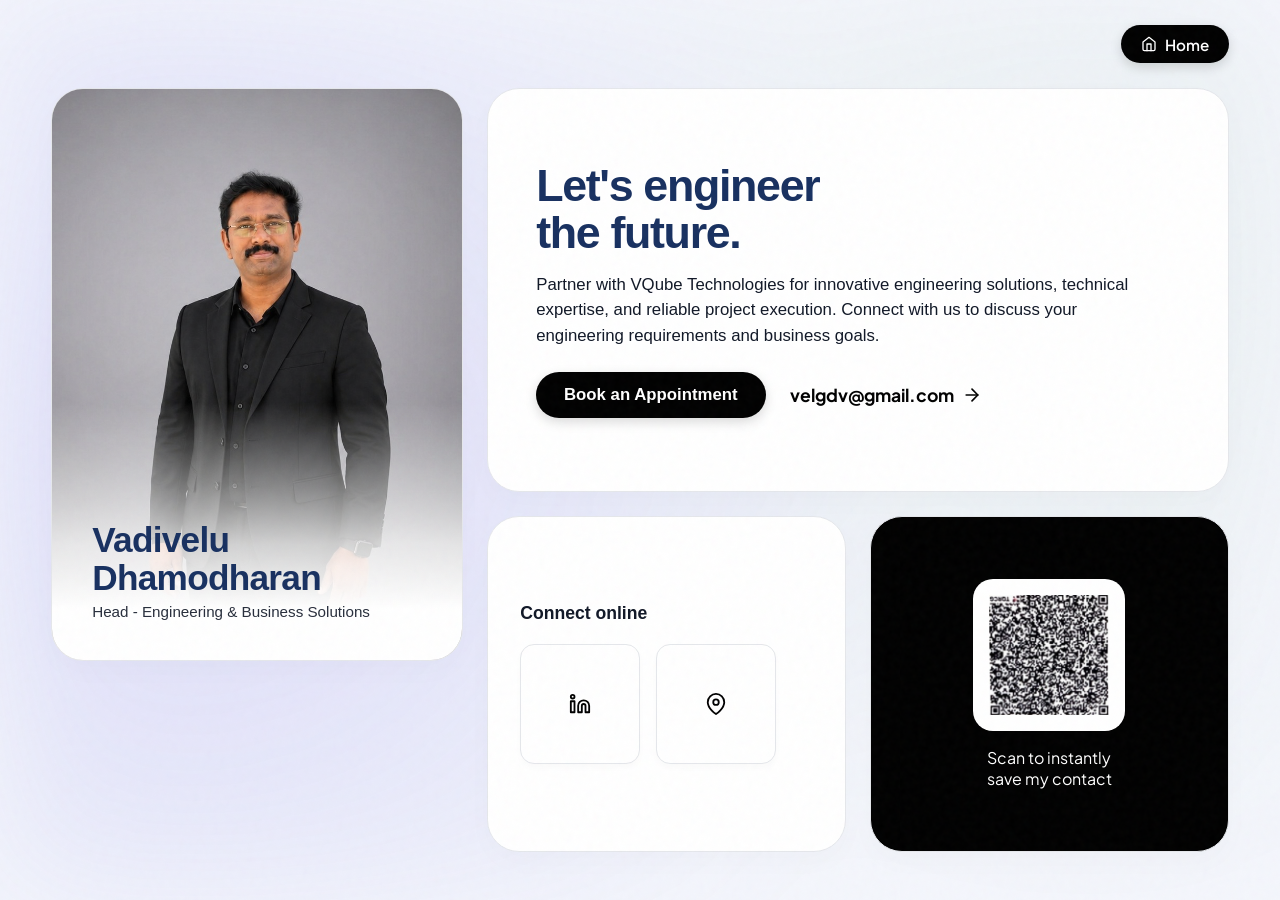
==== Contact.html @ 6c5a076b "Auto-update blog content" ====
<!DOCTYPE html>
<html lang="en">

<head>
    <meta charset="UTF-8">
    <meta name="viewport" content="width=device-width, initial-scale=1.0">
    <title>Contact | VQube Technologies</title>
    <link rel="icon" type="image/png" sizes="32x32" href="Logo for icon.png">
    <link rel="preconnect" href="https://fonts.googleapis.com">
    <link rel="preconnect" href="https://fonts.gstatic.com" crossorigin>
    <link href="https://fonts.googleapis.com/css2?family=Plus+Jakarta+Sans:wght@400;500;600;700&display=swap"
        rel="stylesheet">

    <style>
        /* Shared Theme Variables */
        :root {
            --primary: #000000;
            --primary-light: #2a3c31;
            --primary-invert: #ffffff;
            --text-dark: #183060;
            --text-muted: #111827;
            --bg-body: #f4f6fc;
            --bg-pill: #f3f5f4;
            --bg-card: #ffffff;
            --btn-shadow: rgba(0, 0, 0, 0.15);
            --border-light: #e5e7eb;
            --transition-smooth: 0.4s cubic-bezier(0.16, 1, 0.3, 1);
            --mesh-color-1: rgba(79, 70, 229, 0.15);
            --mesh-color-2: rgba(46, 125, 50, 0.05);
            --success-color: #10b981;
        }

        * {
            margin: 0;
            padding: 0;
            box-sizing: border-box;
            -webkit-font-smoothing: antialiased;
            -moz-osx-font-smoothing: grayscale;
        }

        html {
            font-size: 16px;
        }

        body {
            font-family: 'Plus Jakarta Sans', sans-serif;
            background-color: var(--bg-body);
            color: var(--text-dark);
            height: 100vh;
            /* Force NO scrolling on Desktop */
            overflow: hidden;
            display: flex;
            flex-direction: column;
            transition: background-color 0.5s ease, color 0.5s ease;
        }

        /* Cinematic Noise Overlay */
        body::before {
            content: "";
            position: fixed;
            top: 0;
            left: 0;
            width: 100vw;
            height: 100vh;
            pointer-events: none;
            z-index: 99998;
            opacity: 0.03;
            background-image: url("data:image/svg+xml,%3Csvg viewBox='0 0 200 200' xmlns='http://www.w3.org/2000/svg'%3E%3Cfilter id='noiseFilter'%3E%3CfeTurbulence type='fractalNoise' baseFrequency='0.65' numOctaves='3' stitchTiles='stitch'/%3E%3C/filter%3E%3Crect width='100%25' height='100%25' filter='url(%23noiseFilter)'/%3E%3C/svg%3E");
        }

        /* Mesh Background */
        .hero-bg-mesh {
            position: fixed;
            top: 0;
            left: 0;
            width: 100%;
            height: 100%;
            z-index: -1;
            background:
                radial-gradient(circle at 15% 50%, var(--mesh-color-1) 0%, transparent 60%),
                radial-gradient(circle at 85% 30%, var(--mesh-color-2) 0%, transparent 50%);
            filter: blur(60px);
            animation: mesh-breathe 12s ease-in-out infinite alternate;
            pointer-events: none;
        }

        @keyframes mesh-breathe {
            0% {
                transform: scale(1);
                opacity: 0.8;
            }

            100% {
                transform: scale(1.1);
                opacity: 1;
            }
        }

        /* Header Styles */
        header {
            position: fixed;
            top: 0;
            left: 0;
            right: 0;
            display: flex;
            justify-content: space-between;
            align-items: center;
            padding: 1.5rem 4%;
            z-index: 999;
            background-color: transparent;
            height: 5.5rem;
            /* Fixed height for calculations */
        }

        .logo-container {
            display: flex;
            align-items: center;
            gap: 0.75rem;
            color: var(--primary);
            text-decoration: none;
            font-size: 1.75rem;
            font-weight: 700;
            letter-spacing: -0.02em;
        }

        .logo-icon {
            width: 110px;
            height: 50px;
            color: var(--primary);
            border-radius: 8px;
            background: var(--bg-body);
        }

        /* CTA Button */
        .cta-button {
            display: inline-flex;
            align-items: center;
            gap: 0.5rem;
            background-color: var(--primary);
            color: var(--primary-invert);
            padding: 0.6rem 1.25rem;
            border-radius: 999px;
            text-decoration: none;
            font-size: 0.95rem;
            font-weight: 600;
            box-shadow: 0 4px 12px var(--btn-shadow);
            transition: transform 0.3s ease, box-shadow 0.3s ease;
            position: relative;
            z-index: 10;
            overflow: hidden;
            cursor: pointer;
            border: none;
            will-change: transform;
        }

        .cta-button:hover {
            box-shadow: 0 8px 20px var(--btn-shadow);
        }

        /* BENTO BOX LAYOUT */
        .contact-container {
            margin-top: 5.5rem;
            /* Push below header */
            height: calc(100vh - 7rem);
            /* Exact height to prevent scrolling */
            padding: 0 4% 1.5rem;
            display: grid;
            grid-template-columns: 1fr 1.8fr;
            gap: 1.5rem;
            max-width: 1600px;
            width: 100%;
            margin-left: auto;
            margin-right: auto;
        }

        .bento-card {
            background-color: var(--bg-card);
            border-radius: 32px;
            border: 1px solid var(--border-light);
            overflow: hidden;
            position: relative;
            box-shadow: 0 10px 30px rgba(0, 0, 0, 0.02);
            transition: transform 0.4s cubic-bezier(0.16, 1, 0.3, 1), box-shadow 0.4s ease;
        }

        .bento-card:hover {
            transform: translateY(-4px);
            box-shadow: 0 20px 40px rgba(0, 0, 0, 0.06);
            border-color: rgba(0, 0, 0, 0.1);
        }

        /* Profile Card (Left) */
        .profile-card {
            display: flex;
            flex-direction: column;
            justify-content: flex-end;
            padding: 2.5rem;
            height: 75%;
            /* Fill the grid exactly */
        }

        .profile-card img {
            position: absolute;
            top: 0;
            left: 0;
            width: 100%;
            height: 100%;
            object-fit: cover;
            object-position: top center;
            z-index: 0;
        }

        .profile-overlay {
            position: absolute;
            bottom: 0;
            left: 0;
            right: 0;
            height: 45%;
            background: linear-gradient(to top, var(--bg-card) 20%, rgba(255, 255, 255, 0.8) 45%, transparent 100%);
            z-index: 1;
        }

        .profile-info {
            position: relative;
            z-index: 2;
            text-align: left;
        }

        .profile-info h1 {
            font-size: 2.2rem;
            font-weight: 700;
            color: var(--text-dark);
            line-height: 1.1;
            margin-bottom: 0.3rem;
            letter-spacing: -0.02em;
            font-family: "Calibri", sans-serif;
        }

        .profile-info p {
            font-size: 0.95rem;
            color: var(--text-muted);
            font-weight: 500;
            opacity: 0.9;
            font-family: "Calibri", sans-serif;
        }

        /* Dynamic Panel Container - Uses Grid stacking to preserve strict layout dimensions */
        .dynamic-panel {
            display: grid;
            grid-template-columns: 1fr;
            grid-template-rows: 1fr;
            height: 100%;
        }

        /* Both views occupy the same grid cell so parent size NEVER changes */
        .right-grid,
        .form-wrapper {
            grid-column: 1;
            grid-row: 1;
            height: 100%;
            width: 100%;
        }

        /* Right Grid (Default Content) */
        .right-grid {
            display: grid;
            grid-template-rows: minmax(0, 1.2fr) minmax(0, 1fr);
            grid-template-columns: 1fr 1fr;
            gap: 1.5rem;
            transition: opacity 0.4s ease, transform 0.4s ease;
            opacity: 1;
            transform: translateY(0);
            pointer-events: all;
            z-index: 2;
        }

        .right-grid.fade-out {
            opacity: 0;
            transform: translateY(-20px);
            pointer-events: none;
            z-index: 1;
        }

        /* Form Container */
        .form-wrapper {
            opacity: 0;
            transform: translateY(20px);
            transition: opacity 0.4s ease, transform 0.4s ease;
            pointer-events: none;
            z-index: 1;
        }

        .form-wrapper.fade-in {
            opacity: 1;
            transform: translateY(0);
            pointer-events: all;
            z-index: 3;
        }

        .form-card {
            width: 100%;
            height: 100%;
            padding: 3rem;
            display: flex;
            flex-direction: column;
            justify-content: center;
        }

        .form-header {
            display: flex;
            justify-content: space-between;
            align-items: center;
            margin-bottom: 1.5rem;
        }

        .form-header h2 {
            font-size: 2.2rem;
            letter-spacing: -0.03em;
            color: var(--text-dark);
            font-family: "Calibri", sans-serif;
        }

        .back-btn {
            background: transparent;
            border: none;
            color: var(--text-muted);
            font-weight: 600;
            font-size: 1rem;
            cursor: pointer;
            display: flex;
            align-items: center;
            gap: 0.5rem;
            transition: color 0.3s ease;
        }

        .back-btn:hover {
            color: var(--primary);
        }

        /* Form Styling */
        .contact-form {
            display: flex;
            flex-direction: column;
            gap: 1rem;
        }

        .form-group {
            display: flex;
            flex-direction: column;
            gap: 0.5rem;
        }

        .form-control {
            width: 100%;
            padding: 0.9rem 1.25rem;
            border-radius: 16px;
            border: 1.5px solid var(--border-light);
            background: var(--bg-body);
            font-family: inherit;
            font-size: 1rem;
            color: var(--text-dark);
            transition: var(--transition-smooth);
        }

        .form-control:focus {
            outline: none;
            border-color: var(--primary);
            box-shadow: 0 0 0 4px rgba(0, 0, 0, 0.05);
            background: var(--bg-card);
        }

        textarea.form-control {
            resize: none;
            height: 90px;
        }

        .submit-btn {
            margin-top: 0.5rem;
            padding: 1rem;
            font-size: 1.1rem;
            display: flex;
            justify-content: center;
            width: 100%;
        }

        /* Success Overlay */
        .success-overlay {
            position: absolute;
            top: 0;
            left: 0;
            width: 100%;
            height: 100%;
            background: rgba(255, 255, 255, 0.95);
            backdrop-filter: blur(5px);
            display: flex;
            flex-direction: column;
            align-items: center;
            justify-content: center;
            text-align: center;
            opacity: 0;
            pointer-events: none;
            transition: opacity 0.4s ease;
            z-index: 10;
        }

        .success-overlay.active {
            opacity: 1;
            pointer-events: all;
        }

        .success-icon {
            width: 60px;
            height: 60px;
            color: var(--success-color);
            margin-bottom: 1rem;
            animation: scaleIn 0.5s cubic-bezier(0.16, 1, 0.3, 1) forwards;
        }

        .success-overlay h3 {
            font-size: 2rem;
            color: var(--text-dark);
            margin-bottom: 0.5rem;
            font-family: "Calibri", sans-serif;
        }

        .success-overlay p {
            color: var(--text-muted);
            font-size: 1.1rem;
            font-family: "Calibri", sans-serif;
        }

        @keyframes scaleIn {
            0% {
                transform: scale(0);
                opacity: 0;
            }

            100% {
                transform: scale(1);
                opacity: 1;
            }
        }

        /* Main Greeting Card */
        .greeting-card {
            grid-column: span 2;
            padding: 3rem;
            display: flex;
            flex-direction: column;
            justify-content: center;
        }

        .greeting-card h2 {
            font-size: clamp(2.2rem, 3.5vw, 3.8rem);
            line-height: 1.05;
            letter-spacing: -0.03em;
            margin-bottom: 1rem;
            font-family: "Calibri", sans-serif;
        }

        .greeting-card p {
            font-size: 1.05rem;
            color: var(--text-muted);
            max-width: 95%;
            line-height: 1.5;
            margin-bottom: 1.5rem;
            font-family: "Calibri", sans-serif;
        }

        .action-buttons {
            display: flex;
            align-items: center;
            gap: 1.5rem;
            flex-wrap: wrap;
        }

        .book-btn {
            padding: 0.8rem 1.75rem;
            font-size: 1.05rem;
        }

        /* Direct Mail Link - UPDATED to force web Gmail */
        .email-link {
            display: inline-flex;
            align-items: center;
            gap: 0.5rem;
            font-size: 1.1rem;
            font-weight: 700;
            color: var(--primary);
            text-decoration: none;
            transition: transform 0.3s ease;
        }

        .email-link:hover {
            transform: translateX(5px);
        }

        /* Socials Card */
        .socials-card {
            padding: 2rem;
            display: flex;
            flex-direction: column;
            justify-content: center;
        }

        .socials-card h3 {
            font-size: 1.1rem;
            color: var(--text-muted);
            margin-bottom: 1.25rem;
            font-weight: 600;
            font-family: "Calibri", sans-serif;
        }

        /* Compact Social Grid */
        .social-grid {
            display: flex;
            gap: 1rem;
        }

        .social-btn {
            background: var(--bg-card);
            border: 1px solid var(--border-light);
            border-radius: 14px;
            width: 7.5rem;
            height: 7.5rem;
            display: flex;
            align-items: center;
            justify-content: center;
            color: var(--primary);
            text-decoration: none;
            transition: var(--transition-smooth);
            box-shadow: 0 4px 6px rgba(0, 0, 0, 0.02);
        }

        .social-btn:hover {
            background: var(--primary);
            color: var(--primary-invert);
            transform: scale(1.05);
            border-color: var(--primary);
        }

        .social-btn svg {
            width: 22px;
            height: 22px;
        }

        /* QR Code Card */
        .qr-card {
            padding: 1.5rem;
            display: flex;
            flex-direction: column;
            align-items: center;
            justify-content: center;
            text-align: center;
            background: var(--primary);
            color: var(--primary-invert);
        }

        .qr-container {
            background: #ffffff;
            padding: 1rem;
            border-radius: 20px;
            margin-bottom: 1rem;
            box-shadow: 0 10px 20px rgba(0, 0, 0, 0.2);
            transition: transform 0.4s;
        }

        .qr-container:hover {
            transform: scale(1.05) rotate(2deg);
        }

        .qr-container img {
            width: 120px;
            height: 120px;
            display: block;
        }

        /* RESPONSIVE MEDIA QUERIES */
        @media (max-width: 1024px) {
            body {
                overflow-y: auto;
                height: auto;
            }

            .contact-container {
                grid-template-columns: 1fr;
                height: auto;
                min-height: 100vh;
            }

            .profile-card {
                min-height: 450px;
            }

            .dynamic-panel {
                height: auto;
                display: block;
                position: relative;
            }

            .right-grid {
                display: grid;
                grid-template-rows: auto auto;
            }

            .form-wrapper {
                position: absolute;
                top: 0;
                left: 0;
            }

            .form-wrapper.fade-in {
                position: relative;
            }

            .right-grid.fade-out {
                position: absolute;
            }
        }

        @media (max-width: 768px) {
            header {
                padding: 1rem 4%;
                height: auto;
            }

            .contact-container {
                padding-top: 1rem;
                gap: 1rem;
            }

            .right-grid {
                grid-template-columns: 1fr;
                grid-template-rows: auto;
            }

            .greeting-card {
                grid-column: span 1;
                padding: 2rem 1.5rem;
            }

            .form-card {
                padding: 2.5rem 1.5rem;
            }
        }
    </style>
</head>

<body>
    <div class="hero-bg-mesh"></div>

    <header id="mainHeader">
        <a href="index.html" class="logo-container">
        
        </a>

        <nav>
            <a href="index.html" class="cta-button magnetic-btn">
                <svg viewBox="0 0 24 24" fill="none" stroke="currentColor" stroke-width="2" stroke-linecap="round"
                    stroke-linejoin="round" style="width: 16px; height: 16px;">
                    <path d="M3 9l9-7 9 7v11a2 2 0 0 1-2 2H5a2 2 0 0 1-2-2z"></path>
                    <polyline points="9 22 9 12 15 12 15 22"></polyline>
                </svg>
                <span>Home</span>
            </a>
        </nav>
    </header>

    <main class="contact-container">
        <!-- Left Profile Card -->
        <div class="bento-card profile-card">
            <img src="Photo Frame.jpeg" alt="Vadivelu Dhamodharan">
            <div class="profile-overlay"></div>
            <div class="profile-info">
                <h1>Vadivelu Dhamodharan</h1>
                <p>Head - Engineering & Business Solutions</p>
            </div>
        </div>

        <!-- Right Dynamic Panel -->
        <div class="dynamic-panel">

            <!-- DEFAULT GRID VIEW -->
            <div class="right-grid" id="defaultView">
                <div class="bento-card greeting-card">
                    <h2>Let's engineer<br>the future.</h2>
                    <p>Partner with VQube Technologies for innovative engineering solutions, technical expertise, and
                        reliable project execution. Connect with us to discuss your engineering requirements and
                        business
                        goals.</p>

                    <div class="action-buttons">
                        <button i="bookBtn" class="cta-button magnetic-btn book-btn">
                            Book an Appointment
                        </button>
                        <!-- THIS LINE WAS UPDATED: Opens directly in Web Gmail in a new tab -->
                        <a href="https://mail.google.com/mail/?view=cm&fs=1&to=velgdv@gmail.com" target="_blank"
                            class="email-link">
                            velgdv@gmail.com
                            <svg width="20" height="20" viewBox="0 0 24 24" fill="none" stroke="currentColor"
                                stroke-width="2" stroke-linecap="round" stroke-linejoin="round">
                                <line x1="5" y1="12" x2="19" y2="12"></line>
                                <polyline points="12 5 19 12 12 19"></polyline>
                            </svg>
                        </a>
                    </div>
                </div>

                <div class="bento-card socials-card">
                    <h3>Connect online</h3>
                    <div class="social-grid">
                        <a href="https://www.linkedin.com/in/vadiveludhamodharan" class="social-btn magnetic-btn"
                            aria-label="LinkedIn">
                            <svg viewBox="0 0 24 24" fill="none" stroke="currentColor" stroke-width="2"
                                stroke-linecap="round" stroke-linejoin="round">
                                <path
                                    d="M16 8a6 6 0 0 1 6 6v7h-4v-7a2 2 0 0 0-2-2 2 2 0 0 0-2 2v7h-4v-7a6 6 0 0 1 6-6z">
                                </path>
                                <rect x="2" y="9" width="4" height="12"></rect>
                                <circle cx="4" cy="4" r="2"></circle>
                            </svg>
                        </a>
                        <a href="https://maps.app.goo.gl/tafZc8eqjrF6T3b89" class="social-btn magnetic-btn"
                            aria-label="Location">
                            <svg viewBox="0 0 24 24" fill="none" stroke="currentColor" stroke-width="2"
                                stroke-linecap="round" stroke-linejoin="round">
                                <path d="M21 10c0 7-9 13-9 13s-9-6-9-13a9 9 0 0 1 18 0z"></path>
                                <circle cx="12" cy="10" r="3"></circle>
                            </svg>
                        </a>
                        
                    </div>
                </div>

                <div class="bento-card qr-card">
                    <div class="qr-container">
                        <img src="QR.png" alt="QR Code">
                    </div>
                    <p>Scan to instantly<br>save my contact</p>
                </div>
            </div>

            <!-- FORM VIEW -->
            <div class="bento-card form-wrapper form-card" id="formView">

                <div class="success-overlay" id="successOverlay">
                    <svg class="success-icon" viewBox="0 0 24 24" fill="none" stroke="currentColor" stroke-width="2"
                        stroke-linecap="round" stroke-linejoin="round">
                        <path d="M22 11.08V12a10 10 0 1 1-5.93-9.14"></path>
                        <polyline points="22 4 12 14.01 9 11.01"></polyline>
                    </svg>
                    <h3>Message Sent!</h3>
                    <p>We have received your message and will get back to you shortly.</p>
                </div>

                <div class="form-header">
                    <h2>Send a message</h2>
                    <button class="back-btn" id="backBtn">
                        <svg width="20" height="20" viewBox="0 0 24 24" fill="none" stroke="currentColor"
                            stroke-width="2" stroke-linecap="round" stroke-linejoin="round">
                            <line x1="19" y1="12" x2="5" y2="12"></line>
                            <polyline points="12 19 5 12 12 5"></polyline>
                        </svg>
                        Back
                    </button>
                </div>

                <form id="contactForm" class="contact-form">
                    <div class="form-group">
                        <input type="text" name="name" class="form-control" placeholder="Your Name" required>
                    </div>
                    <div class="form-group">
                        <input type="email" name="email" class="form-control" placeholder="Your Email" required>
                    </div>
                    <div class="form-group">
                        <textarea name="message" class="form-control" placeholder="How can we help you?"
                            required></textarea>
                    </div>
                    <button type="submit" class="cta-button submit-btn magnetic-btn" id="submitBtn">
                        <span>Send Message</span>
                        <svg width="18" height="18" viewBox="0 0 24 24" fill="none" stroke="currentColor"
                            stroke-width="2" stroke-linecap="round" stroke-linejoin="round" style="margin-left: 8px;">
                            <line x1="22" y1="2" x2="11" y2="13"></line>
                            <polygon points="22 2 15 22 11 13 2 9 22 2"></polygon>
                        </svg>
                    </button>
                </form>
            </div>

        </div>
    </main>

    <script>
        document.addEventListener('DOMContentLoaded', () => {
            // Magnetic Button Effect
            const magneticBtns = document.querySelectorAll('.magnetic-btn');
            magneticBtns.forEach(btn => {
                btn.addEventListener('mousemove', (e) => {
                    const rect = btn.getBoundingClientRect();
                    const x = e.clientX - rect.left - rect.width / 2;
                    const y = e.clientY - rect.top - rect.height / 2;
                    btn.style.transform = `translate(${x * 0.15}px, ${y * 0.15}px) scale(1.05)`;
                    if (btn.children[0]) btn.children[0].style.transform = `translate(${x * 0.1}px, ${y * 0.1}px)`;
                });
                btn.addEventListener('mouseleave', () => {
                    btn.style.transform = `translate(0px, 0px) scale(1)`;
                    if (btn.children[0]) btn.children[0].style.transform = `translate(0px, 0px)`;
                });
            });

            // View Transition Logic
            const defaultView = document.getElementById('defaultView');
            const formView = document.getElementById('formView');
            const bookBtn = document.getElementById('bookBtn');
            const backBtn = document.getElementById('backBtn');

            function showForm() {
                defaultView.classList.add('fade-out');
                formView.classList.add('fade-in');
            }

            function hideForm() {
                formView.classList.remove('fade-in');
                defaultView.classList.remove('fade-out');
            }

            bookBtn.addEventListener('click', showForm);
            backBtn.addEventListener('click', (e) => {
                e.preventDefault();
                hideForm();
            });

            // Form Submission Logic
            const contactForm = document.getElementById('contactForm');
            const submitBtn = document.getElementById('submitBtn');
            const btnText = submitBtn.querySelector('span');
            const successOverlay = document.getElementById('successOverlay');

            contactForm.addEventListener('submit', async (e) => {
                e.preventDefault();

                const originalText = btnText.textContent;
                btnText.textContent = 'Sending...';
                submitBtn.style.pointerEvents = 'none';
                submitBtn.style.opacity = '0.7';

                const formData = new FormData(contactForm);

                try {
                    // Replace "YOUR_FORMSPREE_ENDPOINT" with your actual Formspree URL.
                    const response = await fetch('YOUR_FORMSPREE_ENDPOINT', {
                        method: 'POST',
                        body: formData,
                        headers: { 'Accept': 'application/json' }
                    });
                    showSuccess();
                } catch (error) {
                    console.warn("Please set up your Formspree endpoint.");
                    showSuccess();
                }

                function showSuccess() {
                    successOverlay.classList.add('active');
                    contactForm.reset();

                    setTimeout(() => {
                        successOverlay.classList.remove('active');
                        hideForm();

                        setTimeout(() => {
                            btnText.textContent = originalText;
                            submitBtn.style.pointerEvents = 'all';
                            submitBtn.style.opacity = '1';
                        }, 500);
                    }, 3000);
                }
            });
        });
    </script>
</body>

</html>
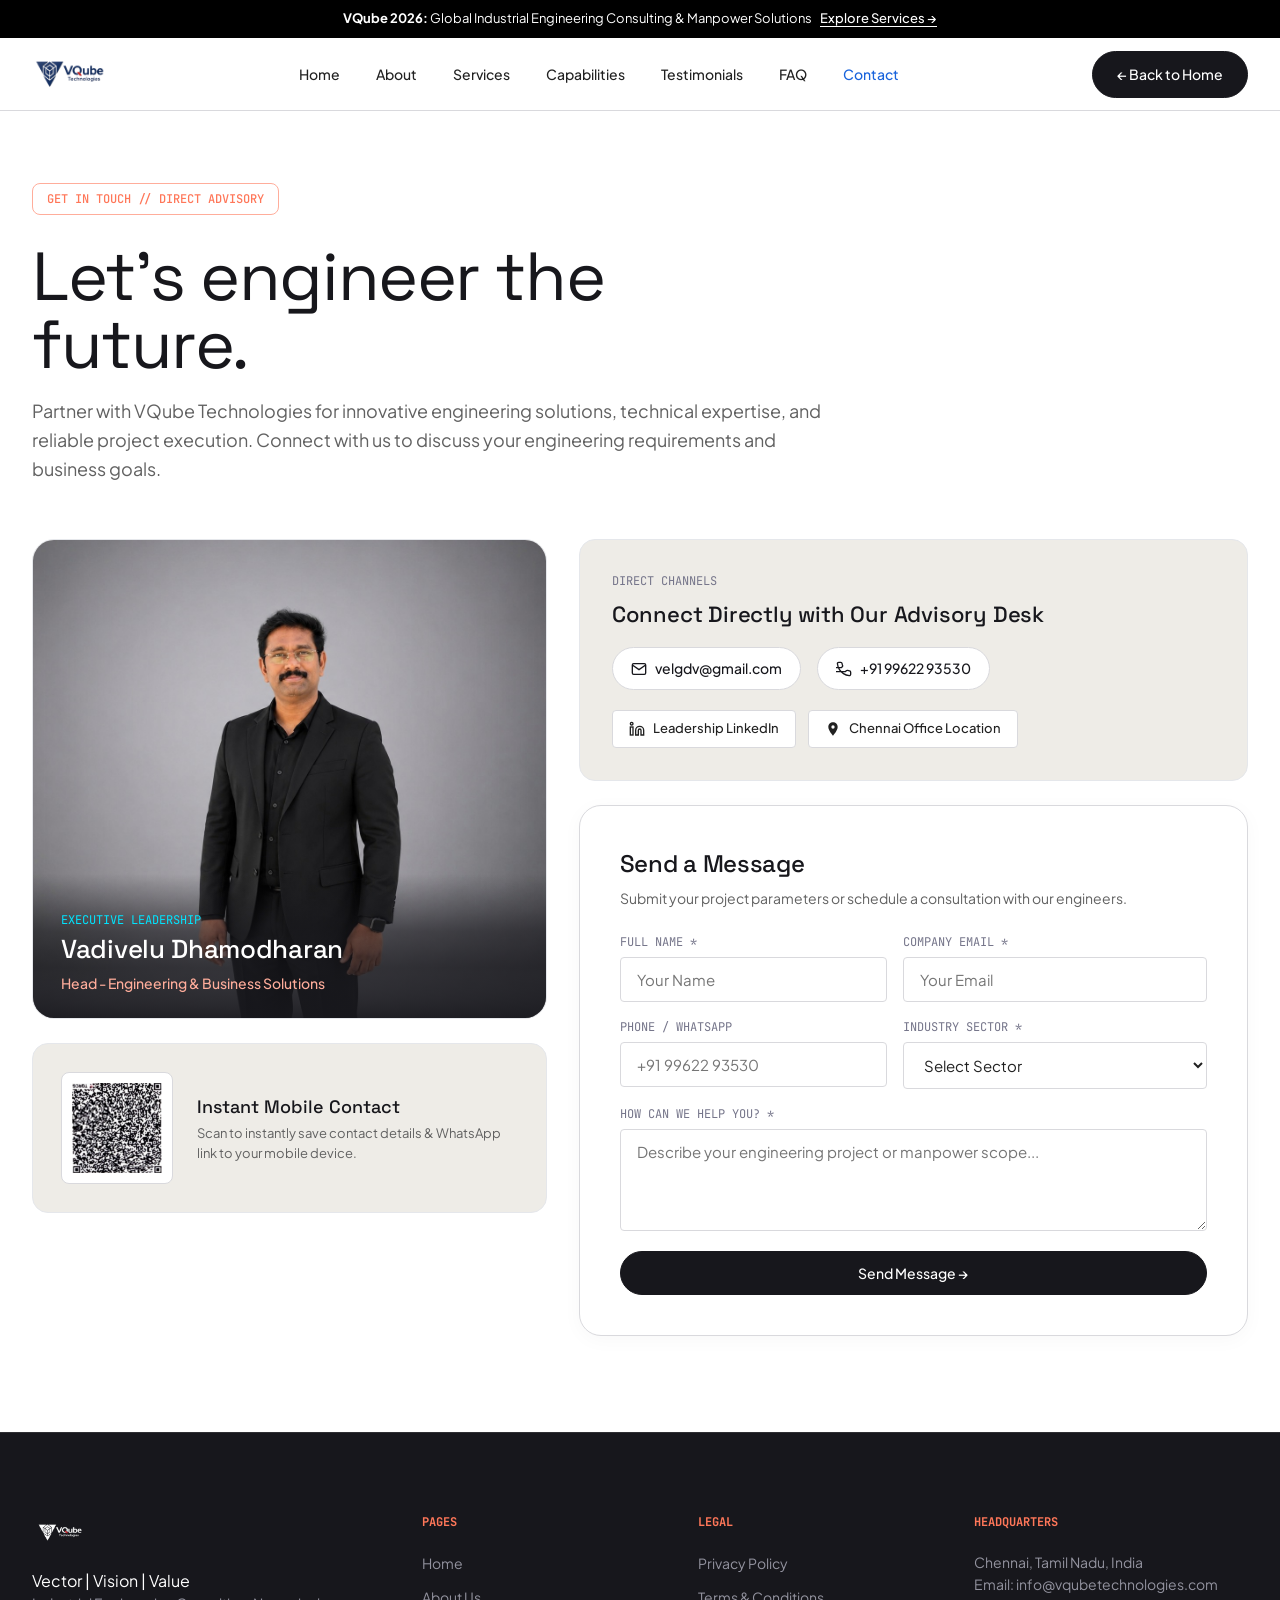
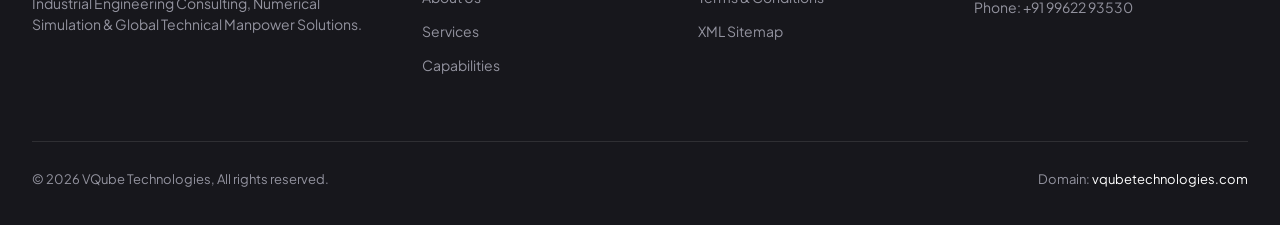
==== commit ff83489f: "Auto-update blog content" ====
--- a/Contact.html
+++ b/Contact.html
@@ -4,30 +4,53 @@
 <head>
     <meta charset="UTF-8">
     <meta name="viewport" content="width=device-width, initial-scale=1.0">
-    <title>Contact | VQube Technologies</title>
-    <link rel="icon" type="image/png" sizes="32x32" href="Logo for icon.png">
+    <title>Contact Us | VQube Technologies</title>
+    <meta name="description"
+        content="Connect with VQube Technologies for plant engineering design, CFD/FEA simulation, technical advisory, and global manpower deputation.">
+    <link rel="canonical" href="https://vqubetechnologies.com/Contact.html">
+    <link rel="icon" type="image/png" sizes="48x48" href="favicon.png">
+
+    <!-- Google Fonts -->
     <link rel="preconnect" href="https://fonts.googleapis.com">
     <link rel="preconnect" href="https://fonts.gstatic.com" crossorigin>
-    <link href="https://fonts.googleapis.com/css2?family=Plus+Jakarta+Sans:wght@400;500;600;700&display=swap"
+    <link
+        href="https://fonts.googleapis.com/css2?family=JetBrains+Mono:wght@400;500;600;700&family=Plus+Jakarta+Sans:wght@400;500;600;700&family=Space+Grotesk:wght@400;500;600;700&display=swap"
         rel="stylesheet">
 
     <style>
-        /* Shared Theme Variables */
+        /* ==========================================================================
+           COHERE 2026 DESIGN SYSTEM TOKENS (cohere-DESIGN.md)
+           ========================================================================== */
         :root {
-            --primary: #000000;
-            --primary-light: #2a3c31;
-            --primary-invert: #ffffff;
-            --text-dark: #183060;
-            --text-muted: #111827;
-            --bg-body: #f4f6fc;
-            --bg-pill: #f3f5f4;
-            --bg-card: #ffffff;
-            --btn-shadow: rgba(0, 0, 0, 0.15);
-            --border-light: #e5e7eb;
-            --transition-smooth: 0.4s cubic-bezier(0.16, 1, 0.3, 1);
-            --mesh-color-1: rgba(79, 70, 229, 0.15);
-            --mesh-color-2: rgba(46, 125, 50, 0.05);
-            --success-color: #10b981;
+            --color-primary: #17171c;
+            --color-cohere-black: #000000;
+            --color-ink: #212121;
+            --color-deep-green: #003c33;
+            --color-canvas: #ffffff;
+            --color-soft-stone: #eeece7;
+            --color-hairline: #d9d9dd;
+            --color-border-light: #e5e7eb;
+            --color-card-border: #f2f2f2;
+            --color-muted: #93939f;
+            --color-slate: #75758a;
+            --color-body-muted: #616161;
+            --color-action-blue: #1863dc;
+            --color-coral: #ff7759;
+            --color-coral-soft: #ffad9b;
+            --color-on-dark: #ffffff;
+
+            --font-display: 'Space Grotesk', -apple-system, BlinkMacSystemFont, sans-serif;
+            --font-body: 'Plus Jakarta Sans', -apple-system, BlinkMacSystemFont, sans-serif;
+            --font-mono: 'JetBrains Mono', Consolas, Monaco, monospace;
+
+            --radius-xs: 4px;
+            --radius-sm: 8px;
+            --radius-md: 16px;
+            --radius-lg: 22px;
+            --radius-pill: 32px;
+            --radius-full: 9999px;
+
+            --transition-fast: 120ms cubic-bezier(0.4, 0, 0.2, 1);
         }
 
         * {
@@ -35,847 +58,715 @@
             padding: 0;
             box-sizing: border-box;
             -webkit-font-smoothing: antialiased;
-            -moz-osx-font-smoothing: grayscale;
-        }
-
-        html {
+        }
+
+        body {
+            font-family: var(--font-body);
+            background-color: var(--color-canvas);
+            color: var(--color-ink);
+            line-height: 1.5;
             font-size: 16px;
-        }
-
-        body {
-            font-family: 'Plus Jakarta Sans', sans-serif;
-            background-color: var(--bg-body);
-            color: var(--text-dark);
-            height: 100vh;
-            /* Force NO scrolling on Desktop */
-            overflow: hidden;
+            overflow-x: hidden;
+        }
+
+        a {
+            color: inherit;
+            text-decoration: none;
+            transition: color var(--transition-fast);
+        }
+
+        img {
+            max-width: 100%;
+            height: auto;
+            display: block;
+        }
+
+        .container {
+            max-width: 1280px;
+            margin: 0 auto;
+            padding: 0 32px;
+        }
+
+        /* Top Announcement Bar */
+        .announcement-bar {
+            background: var(--color-cohere-black);
+            color: var(--color-on-dark);
+            height: 38px;
+            display: flex;
+            align-items: center;
+            justify-content: center;
+            font-size: 13px;
+            padding: 0 20px;
+        }
+
+        .announcement-bar a {
+            color: #ffffff;
+            text-decoration: underline;
+            text-underline-offset: 3px;
+            margin-left: 8px;
+            font-weight: 500;
+        }
+
+        /* Nav */
+        header.site-nav {
+            position: sticky;
+            top: 0;
+            background: rgba(255, 255, 255, 0.94);
+            backdrop-filter: blur(12px);
+            -webkit-backdrop-filter: blur(12px);
+            border-bottom: 1px solid var(--color-hairline);
+            z-index: 1000;
+        }
+
+        .nav-grid {
+            display: flex;
+            align-items: center;
+            justify-content: space-between;
+            height: 72px;
+        }
+
+        .brand-logo img {
+            height: 42px;
+            width: auto;
+            object-fit: contain;
+        }
+
+        .nav-links-center {
+            display: flex;
+            align-items: center;
+            gap: 36px;
+            list-style: none;
+        }
+
+        .nav-links-center a {
+            font-size: 14px;
+            font-weight: 500;
+            color: var(--color-ink);
+        }
+
+        .nav-links-center a:hover {
+            color: var(--color-action-blue);
+        }
+
+        .btn-primary {
+            display: inline-flex;
+            align-items: center;
+            justify-content: center;
+            gap: 10px;
+            background: var(--color-primary);
+            color: #ffffff;
+            font-family: var(--font-body);
+            font-size: 14px;
+            font-weight: 500;
+            padding: 12px 24px;
+            border-radius: var(--radius-pill);
+            border: 1px solid var(--color-primary);
+            cursor: pointer;
+            transition: all var(--transition-fast);
+        }
+
+        .btn-primary:hover {
+            background: var(--color-cohere-black);
+            transform: translateY(-1px);
+        }
+
+        .taxonomy-chip {
+            display: inline-flex;
+            align-items: center;
+            gap: 8px;
+            background: transparent;
+            color: var(--color-coral);
+            border: 1px solid var(--color-coral-soft);
+            padding: 6px 14px;
+            border-radius: var(--radius-sm);
+            font-family: var(--font-mono);
+            font-size: 12px;
+            font-weight: 500;
+            text-transform: uppercase;
+            margin-bottom: 16px;
+        }
+
+        .mono-tag {
+            font-family: var(--font-mono);
+            font-size: 12px;
+            color: var(--color-slate);
+            text-transform: uppercase;
+        }
+
+        /* Contact Main Content */
+        .contact-section {
+            padding: 72px 0 96px;
+        }
+
+        .contact-hero-wrap {
+            max-width: 800px;
+            margin-bottom: 56px;
+        }
+
+        .contact-hero-wrap h1 {
+            font-family: var(--font-display);
+            font-size: clamp(42px, 5.5vw, 68px);
+            font-weight: 400;
+            line-height: 1.0;
+            letter-spacing: -1.44px;
+            color: var(--color-primary);
+            margin-top: 12px;
+            margin-bottom: 18px;
+        }
+
+        .contact-hero-wrap p {
+            font-size: 18px;
+            color: var(--color-body-muted);
+            line-height: 1.6;
+        }
+
+        /* Bento Grid */
+        .contact-bento-grid {
+            display: grid;
+            grid-template-columns: 1fr 1.3fr;
+            gap: 32px;
+            align-items: start;
+        }
+
+        /* Left Column: Leadership & QR */
+        .left-col {
             display: flex;
             flex-direction: column;
-            transition: background-color 0.5s ease, color 0.5s ease;
-        }
-
-        /* Cinematic Noise Overlay */
-        body::before {
-            content: "";
-            position: fixed;
-            top: 0;
-            left: 0;
-            width: 100vw;
-            height: 100vh;
-            pointer-events: none;
-            z-index: 99998;
-            opacity: 0.03;
-            background-image: url("data:image/svg+xml,%3Csvg viewBox='0 0 200 200' xmlns='http://www.w3.org/2000/svg'%3E%3Cfilter id='noiseFilter'%3E%3CfeTurbulence type='fractalNoise' baseFrequency='0.65' numOctaves='3' stitchTiles='stitch'/%3E%3C/filter%3E%3Crect width='100%25' height='100%25' filter='url(%23noiseFilter)'/%3E%3C/svg%3E");
-        }
-
-        /* Mesh Background */
-        .hero-bg-mesh {
-            position: fixed;
-            top: 0;
-            left: 0;
-            width: 100%;
-            height: 100%;
-            z-index: -1;
-            background:
-                radial-gradient(circle at 15% 50%, var(--mesh-color-1) 0%, transparent 60%),
-                radial-gradient(circle at 85% 30%, var(--mesh-color-2) 0%, transparent 50%);
-            filter: blur(60px);
-            animation: mesh-breathe 12s ease-in-out infinite alternate;
-            pointer-events: none;
-        }
-
-        @keyframes mesh-breathe {
-            0% {
-                transform: scale(1);
-                opacity: 0.8;
-            }
-
-            100% {
-                transform: scale(1.1);
-                opacity: 1;
-            }
-        }
-
-        /* Header Styles */
-        header {
-            position: fixed;
-            top: 0;
-            left: 0;
-            right: 0;
-            display: flex;
-            justify-content: space-between;
-            align-items: center;
-            padding: 1.5rem 4%;
-            z-index: 999;
-            background-color: transparent;
-            height: 5.5rem;
-            /* Fixed height for calculations */
-        }
-
-        .logo-container {
-            display: flex;
-            align-items: center;
-            gap: 0.75rem;
-            color: var(--primary);
-            text-decoration: none;
-            font-size: 1.75rem;
-            font-weight: 700;
-            letter-spacing: -0.02em;
-        }
-
-        .logo-icon {
-            width: 110px;
-            height: 50px;
-            color: var(--primary);
-            border-radius: 8px;
-            background: var(--bg-body);
-        }
-
-        /* CTA Button */
-        .cta-button {
-            display: inline-flex;
-            align-items: center;
-            gap: 0.5rem;
-            background-color: var(--primary);
-            color: var(--primary-invert);
-            padding: 0.6rem 1.25rem;
-            border-radius: 999px;
-            text-decoration: none;
-            font-size: 0.95rem;
-            font-weight: 600;
-            box-shadow: 0 4px 12px var(--btn-shadow);
-            transition: transform 0.3s ease, box-shadow 0.3s ease;
-            position: relative;
-            z-index: 10;
-            overflow: hidden;
-            cursor: pointer;
-            border: none;
-            will-change: transform;
-        }
-
-        .cta-button:hover {
-            box-shadow: 0 8px 20px var(--btn-shadow);
-        }
-
-        /* BENTO BOX LAYOUT */
-        .contact-container {
-            margin-top: 5.5rem;
-            /* Push below header */
-            height: calc(100vh - 7rem);
-            /* Exact height to prevent scrolling */
-            padding: 0 4% 1.5rem;
-            display: grid;
-            grid-template-columns: 1fr 1.8fr;
-            gap: 1.5rem;
-            max-width: 1600px;
-            width: 100%;
-            margin-left: auto;
-            margin-right: auto;
-        }
-
-        .bento-card {
-            background-color: var(--bg-card);
-            border-radius: 32px;
-            border: 1px solid var(--border-light);
+            gap: 24px;
+        }
+
+        .leader-card {
+            background: var(--color-soft-stone);
+            border-radius: var(--radius-lg);
             overflow: hidden;
             position: relative;
-            box-shadow: 0 10px 30px rgba(0, 0, 0, 0.02);
-            transition: transform 0.4s cubic-bezier(0.16, 1, 0.3, 1), box-shadow 0.4s ease;
-        }
-
-        .bento-card:hover {
-            transform: translateY(-4px);
-            box-shadow: 0 20px 40px rgba(0, 0, 0, 0.06);
-            border-color: rgba(0, 0, 0, 0.1);
-        }
-
-        /* Profile Card (Left) */
-        .profile-card {
-            display: flex;
-            flex-direction: column;
-            justify-content: flex-end;
-            padding: 2.5rem;
-            height: 75%;
-            /* Fill the grid exactly */
-        }
-
-        .profile-card img {
-            position: absolute;
-            top: 0;
-            left: 0;
+            border: 1px solid var(--color-border-light);
+            height: 480px;
+        }
+
+        .leader-card img {
             width: 100%;
             height: 100%;
             object-fit: cover;
             object-position: top center;
-            z-index: 0;
-        }
-
-        .profile-overlay {
+        }
+
+        .leader-overlay {
             position: absolute;
             bottom: 0;
             left: 0;
             right: 0;
-            height: 45%;
-            background: linear-gradient(to top, var(--bg-card) 20%, rgba(255, 255, 255, 0.8) 45%, transparent 100%);
-            z-index: 1;
-        }
-
-        .profile-info {
+            background: linear-gradient(to top, rgba(23, 23, 28, 0.95) 0%, rgba(23, 23, 28, 0.6) 60%, transparent 100%);
+            padding: 32px 28px 24px;
+            color: #ffffff;
+        }
+
+        .leader-overlay h2 {
+            font-family: var(--font-display);
+            font-size: 26px;
+            font-weight: 500;
+            letter-spacing: -0.3px;
+            margin-bottom: 4px;
+        }
+
+        .leader-overlay p {
+            font-size: 14px;
+            color: var(--color-coral-soft);
+            font-weight: 500;
+        }
+
+        .qr-card-cohere {
+            background: var(--color-soft-stone);
+            border-radius: var(--radius-md);
+            padding: 28px;
+            border: 1px solid var(--color-border-light);
+            display: flex;
+            align-items: center;
+            gap: 24px;
+        }
+
+        .qr-img-box {
+            background: #ffffff;
+            padding: 10px;
+            border-radius: var(--radius-sm);
+            border: 1px solid var(--color-hairline);
+            flex-shrink: 0;
+        }
+
+        .qr-img-box img {
+            width: 90px;
+            height: 90px;
+        }
+
+        .qr-text h4 {
+            font-family: var(--font-display);
+            font-size: 18px;
+            font-weight: 500;
+            color: var(--color-primary);
+            margin-bottom: 4px;
+        }
+
+        .qr-text p {
+            font-size: 13px;
+            color: var(--color-body-muted);
+            line-height: 1.5;
+        }
+
+        /* Right Column: Interactive Form & Direct Links */
+        .right-col {
+            display: flex;
+            flex-direction: column;
+            gap: 24px;
+        }
+
+        .direct-connect-card {
+            background: var(--color-soft-stone);
+            border-radius: var(--radius-md);
+            padding: 32px;
+            border: 1px solid var(--color-border-light);
+        }
+
+        .direct-connect-card h3 {
+            font-family: var(--font-display);
+            font-size: 22px;
+            font-weight: 500;
+            color: var(--color-primary);
+            margin-bottom: 16px;
+            letter-spacing: -0.2px;
+        }
+
+        .direct-links-row {
+            display: flex;
+            align-items: center;
+            gap: 16px;
+            flex-wrap: wrap;
+            margin-bottom: 20px;
+        }
+
+        .direct-link-item {
+            display: inline-flex;
+            align-items: center;
+            gap: 8px;
+            background: #ffffff;
+            border: 1px solid var(--color-hairline);
+            padding: 10px 18px;
+            border-radius: var(--radius-pill);
+            font-size: 14px;
+            font-weight: 500;
+            color: var(--color-primary);
+            transition: all var(--transition-fast);
+        }
+
+        .direct-link-item:hover {
+            border-color: var(--color-primary);
+            background: var(--color-primary);
+            color: #ffffff;
+        }
+
+        .social-buttons-row {
+            display: flex;
+            gap: 12px;
+        }
+
+        .social-btn-box {
+            display: inline-flex;
+            align-items: center;
+            gap: 8px;
+            background: #ffffff;
+            border: 1px solid var(--color-hairline);
+            padding: 8px 16px;
+            border-radius: var(--radius-xs);
+            font-size: 13px;
+            font-weight: 500;
+            color: var(--color-ink);
+            transition: all var(--transition-fast);
+        }
+
+        .social-btn-box:hover {
+            border-color: var(--color-coral);
+            color: var(--color-coral);
+        }
+
+        /* Form Card */
+        .form-card-cohere {
+            background: #ffffff;
+            border-radius: var(--radius-lg);
+            padding: 40px;
+            border: 1px solid var(--color-hairline);
+            box-shadow: 0 4px 20px rgba(0, 0, 0, 0.03);
             position: relative;
-            z-index: 2;
-            text-align: left;
-        }
-
-        .profile-info h1 {
-            font-size: 2.2rem;
-            font-weight: 700;
-            color: var(--text-dark);
-            line-height: 1.1;
-            margin-bottom: 0.3rem;
-            letter-spacing: -0.02em;
-            font-family: "Calibri", sans-serif;
-        }
-
-        .profile-info p {
-            font-size: 0.95rem;
-            color: var(--text-muted);
-            font-weight: 500;
-            opacity: 0.9;
-            font-family: "Calibri", sans-serif;
-        }
-
-        /* Dynamic Panel Container - Uses Grid stacking to preserve strict layout dimensions */
-        .dynamic-panel {
+        }
+
+        .form-card-cohere h3 {
+            font-family: var(--font-display);
+            font-size: 24px;
+            font-weight: 500;
+            color: var(--color-primary);
+            margin-bottom: 6px;
+            letter-spacing: -0.3px;
+        }
+
+        .form-card-cohere p.form-sub {
+            font-size: 14px;
+            color: var(--color-body-muted);
+            margin-bottom: 24px;
+        }
+
+        .form-grid-contact {
             display: grid;
-            grid-template-columns: 1fr;
-            grid-template-rows: 1fr;
-            height: 100%;
-        }
-
-        /* Both views occupy the same grid cell so parent size NEVER changes */
-        .right-grid,
-        .form-wrapper {
-            grid-column: 1;
-            grid-row: 1;
-            height: 100%;
-            width: 100%;
-        }
-
-        /* Right Grid (Default Content) */
-        .right-grid {
+            grid-template-columns: 1fr 1fr;
+            gap: 16px;
+            margin-bottom: 20px;
+        }
+
+        .form-group-c {
+            display: flex;
+            flex-direction: column;
+            gap: 6px;
+        }
+
+        .form-group-c.full {
+            grid-column: span 2;
+        }
+
+        .form-group-c label {
+            font-family: var(--font-mono);
+            font-size: 12px;
+            color: var(--color-slate);
+            text-transform: uppercase;
+        }
+
+        .form-input-c {
+            padding: 12px 16px;
+            border: 1px solid var(--color-hairline);
+            border-radius: var(--radius-xs);
+            font-family: var(--font-body);
+            font-size: 15px;
+            color: var(--color-ink);
+            background: #ffffff;
+            transition: border-color var(--transition-fast);
+        }
+
+        .form-input-c:focus {
+            outline: none;
+            border-color: var(--color-primary);
+        }
+
+        /* Success feedback banner */
+        .success-banner {
+            display: none;
+            background: var(--color-soft-stone);
+            border: 1px solid var(--color-deep-green);
+            padding: 20px;
+            border-radius: var(--radius-sm);
+            margin-bottom: 20px;
+        }
+
+        .success-banner.active {
+            display: block;
+        }
+
+        .success-banner h4 {
+            font-family: var(--font-display);
+            font-size: 18px;
+            color: var(--color-deep-green);
+            margin-bottom: 4px;
+        }
+
+        .success-banner p {
+            font-size: 14px;
+            color: var(--color-body-muted);
+        }
+
+        /* Footer */
+        footer.cohere-footer {
+            background: var(--color-primary);
+            color: var(--color-on-dark);
+            padding: 80px 0 36px;
+            border-top: 1px solid rgba(255, 255, 255, 0.1);
+        }
+
+        .footer-top-grid {
             display: grid;
-            grid-template-rows: minmax(0, 1.2fr) minmax(0, 1fr);
-            grid-template-columns: 1fr 1fr;
-            gap: 1.5rem;
-            transition: opacity 0.4s ease, transform 0.4s ease;
-            opacity: 1;
-            transform: translateY(0);
-            pointer-events: all;
-            z-index: 2;
-        }
-
-        .right-grid.fade-out {
-            opacity: 0;
-            transform: translateY(-20px);
-            pointer-events: none;
-            z-index: 1;
-        }
-
-        /* Form Container */
-        .form-wrapper {
-            opacity: 0;
-            transform: translateY(20px);
-            transition: opacity 0.4s ease, transform 0.4s ease;
-            pointer-events: none;
-            z-index: 1;
-        }
-
-        .form-wrapper.fade-in {
-            opacity: 1;
-            transform: translateY(0);
-            pointer-events: all;
-            z-index: 3;
-        }
-
-        .form-card {
-            width: 100%;
-            height: 100%;
-            padding: 3rem;
+            grid-template-columns: 1.5fr 1fr 1fr 1.2fr;
+            gap: 48px;
+            margin-bottom: 64px;
+        }
+
+        .footer-brand-col img {
+            height: 40px;
+            width: auto;
+            margin-bottom: 16px;
+        }
+
+        .footer-nav-col h4 {
+            font-family: var(--font-mono);
+            font-size: 12px;
+            color: var(--color-coral);
+            text-transform: uppercase;
+            margin-bottom: 20px;
+        }
+
+        .footer-nav-col ul {
+            list-style: none;
             display: flex;
             flex-direction: column;
-            justify-content: center;
-        }
-
-        .form-header {
-            display: flex;
+            gap: 10px;
+        }
+
+        .footer-nav-col a {
+            font-size: 14px;
+            color: var(--color-muted);
+        }
+
+        .footer-nav-col a:hover {
+            color: #ffffff;
+        }
+
+        .footer-bottom-row {
+            padding-top: 28px;
+            border-top: 1px solid rgba(255, 255, 255, 0.1);
+            display: flex;
+            align-items: center;
             justify-content: space-between;
-            align-items: center;
-            margin-bottom: 1.5rem;
-        }
-
-        .form-header h2 {
-            font-size: 2.2rem;
-            letter-spacing: -0.03em;
-            color: var(--text-dark);
-            font-family: "Calibri", sans-serif;
-        }
-
-        .back-btn {
-            background: transparent;
-            border: none;
-            color: var(--text-muted);
-            font-weight: 600;
-            font-size: 1rem;
-            cursor: pointer;
-            display: flex;
-            align-items: center;
-            gap: 0.5rem;
-            transition: color 0.3s ease;
-        }
-
-        .back-btn:hover {
-            color: var(--primary);
-        }
-
-        /* Form Styling */
-        .contact-form {
-            display: flex;
-            flex-direction: column;
-            gap: 1rem;
-        }
-
-        .form-group {
-            display: flex;
-            flex-direction: column;
-            gap: 0.5rem;
-        }
-
-        .form-control {
-            width: 100%;
-            padding: 0.9rem 1.25rem;
-            border-radius: 16px;
-            border: 1.5px solid var(--border-light);
-            background: var(--bg-body);
-            font-family: inherit;
-            font-size: 1rem;
-            color: var(--text-dark);
-            transition: var(--transition-smooth);
-        }
-
-        .form-control:focus {
-            outline: none;
-            border-color: var(--primary);
-            box-shadow: 0 0 0 4px rgba(0, 0, 0, 0.05);
-            background: var(--bg-card);
-        }
-
-        textarea.form-control {
-            resize: none;
-            height: 90px;
-        }
-
-        .submit-btn {
-            margin-top: 0.5rem;
-            padding: 1rem;
-            font-size: 1.1rem;
-            display: flex;
-            justify-content: center;
-            width: 100%;
-        }
-
-        /* Success Overlay */
-        .success-overlay {
-            position: absolute;
-            top: 0;
-            left: 0;
-            width: 100%;
-            height: 100%;
-            background: rgba(255, 255, 255, 0.95);
-            backdrop-filter: blur(5px);
-            display: flex;
-            flex-direction: column;
-            align-items: center;
-            justify-content: center;
-            text-align: center;
-            opacity: 0;
-            pointer-events: none;
-            transition: opacity 0.4s ease;
-            z-index: 10;
-        }
-
-        .success-overlay.active {
-            opacity: 1;
-            pointer-events: all;
-        }
-
-        .success-icon {
-            width: 60px;
-            height: 60px;
-            color: var(--success-color);
-            margin-bottom: 1rem;
-            animation: scaleIn 0.5s cubic-bezier(0.16, 1, 0.3, 1) forwards;
-        }
-
-        .success-overlay h3 {
-            font-size: 2rem;
-            color: var(--text-dark);
-            margin-bottom: 0.5rem;
-            font-family: "Calibri", sans-serif;
-        }
-
-        .success-overlay p {
-            color: var(--text-muted);
-            font-size: 1.1rem;
-            font-family: "Calibri", sans-serif;
-        }
-
-        @keyframes scaleIn {
-            0% {
-                transform: scale(0);
-                opacity: 0;
-            }
-
-            100% {
-                transform: scale(1);
-                opacity: 1;
-            }
-        }
-
-        /* Main Greeting Card */
-        .greeting-card {
-            grid-column: span 2;
-            padding: 3rem;
-            display: flex;
-            flex-direction: column;
-            justify-content: center;
-        }
-
-        .greeting-card h2 {
-            font-size: clamp(2.2rem, 3.5vw, 3.8rem);
-            line-height: 1.05;
-            letter-spacing: -0.03em;
-            margin-bottom: 1rem;
-            font-family: "Calibri", sans-serif;
-        }
-
-        .greeting-card p {
-            font-size: 1.05rem;
-            color: var(--text-muted);
-            max-width: 95%;
-            line-height: 1.5;
-            margin-bottom: 1.5rem;
-            font-family: "Calibri", sans-serif;
-        }
-
-        .action-buttons {
-            display: flex;
-            align-items: center;
-            gap: 1.5rem;
-            flex-wrap: wrap;
-        }
-
-        .book-btn {
-            padding: 0.8rem 1.75rem;
-            font-size: 1.05rem;
-        }
-
-        /* Direct Mail Link - UPDATED to force web Gmail */
-        .email-link {
-            display: inline-flex;
-            align-items: center;
-            gap: 0.5rem;
-            font-size: 1.1rem;
-            font-weight: 700;
-            color: var(--primary);
-            text-decoration: none;
-            transition: transform 0.3s ease;
-        }
-
-        .email-link:hover {
-            transform: translateX(5px);
-        }
-
-        /* Socials Card */
-        .socials-card {
-            padding: 2rem;
-            display: flex;
-            flex-direction: column;
-            justify-content: center;
-        }
-
-        .socials-card h3 {
-            font-size: 1.1rem;
-            color: var(--text-muted);
-            margin-bottom: 1.25rem;
-            font-weight: 600;
-            font-family: "Calibri", sans-serif;
-        }
-
-        /* Compact Social Grid */
-        .social-grid {
-            display: flex;
-            gap: 1rem;
-        }
-
-        .social-btn {
-            background: var(--bg-card);
-            border: 1px solid var(--border-light);
-            border-radius: 14px;
-            width: 7.5rem;
-            height: 7.5rem;
-            display: flex;
-            align-items: center;
-            justify-content: center;
-            color: var(--primary);
-            text-decoration: none;
-            transition: var(--transition-smooth);
-            box-shadow: 0 4px 6px rgba(0, 0, 0, 0.02);
-        }
-
-        .social-btn:hover {
-            background: var(--primary);
-            color: var(--primary-invert);
-            transform: scale(1.05);
-            border-color: var(--primary);
-        }
-
-        .social-btn svg {
-            width: 22px;
-            height: 22px;
-        }
-
-        /* QR Code Card */
-        .qr-card {
-            padding: 1.5rem;
-            display: flex;
-            flex-direction: column;
-            align-items: center;
-            justify-content: center;
-            text-align: center;
-            background: var(--primary);
-            color: var(--primary-invert);
-        }
-
-        .qr-container {
-            background: #ffffff;
-            padding: 1rem;
-            border-radius: 20px;
-            margin-bottom: 1rem;
-            box-shadow: 0 10px 20px rgba(0, 0, 0, 0.2);
-            transition: transform 0.4s;
-        }
-
-        .qr-container:hover {
-            transform: scale(1.05) rotate(2deg);
-        }
-
-        .qr-container img {
-            width: 120px;
-            height: 120px;
-            display: block;
-        }
-
-        /* RESPONSIVE MEDIA QUERIES */
+            font-size: 13px;
+            color: var(--color-muted);
+        }
+
         @media (max-width: 1024px) {
-            body {
-                overflow-y: auto;
-                height: auto;
-            }
-
-            .contact-container {
-                grid-template-columns: 1fr;
-                height: auto;
-                min-height: 100vh;
-            }
-
-            .profile-card {
-                min-height: 450px;
-            }
-
-            .dynamic-panel {
-                height: auto;
-                display: block;
-                position: relative;
-            }
-
-            .right-grid {
-                display: grid;
-                grid-template-rows: auto auto;
-            }
-
-            .form-wrapper {
-                position: absolute;
-                top: 0;
-                left: 0;
-            }
-
-            .form-wrapper.fade-in {
-                position: relative;
-            }
-
-            .right-grid.fade-out {
-                position: absolute;
-            }
+            .contact-bento-grid { grid-template-columns: 1fr; }
+            .footer-top-grid { grid-template-columns: 1fr 1fr; }
         }
 
         @media (max-width: 768px) {
-            header {
-                padding: 1rem 4%;
-                height: auto;
-            }
-
-            .contact-container {
-                padding-top: 1rem;
-                gap: 1rem;
-            }
-
-            .right-grid {
-                grid-template-columns: 1fr;
-                grid-template-rows: auto;
-            }
-
-            .greeting-card {
-                grid-column: span 1;
-                padding: 2rem 1.5rem;
-            }
-
-            .form-card {
-                padding: 2.5rem 1.5rem;
-            }
+            .nav-links-center { display: none; }
+            .form-grid-contact { grid-template-columns: 1fr; }
+            .form-group-c.full { grid-column: span 1; }
+            .footer-top-grid { grid-template-columns: 1fr; }
         }
     </style>
 </head>
 
 <body>
-    <div class="hero-bg-mesh"></div>
-
-    <header id="mainHeader">
-        <a href="index.html" class="logo-container">
-        
-        </a>
-
-        <nav>
-            <a href="index.html" class="cta-button magnetic-btn">
-                <svg viewBox="0 0 24 24" fill="none" stroke="currentColor" stroke-width="2" stroke-linecap="round"
-                    stroke-linejoin="round" style="width: 16px; height: 16px;">
-                    <path d="M3 9l9-7 9 7v11a2 2 0 0 1-2 2H5a2 2 0 0 1-2-2z"></path>
-                    <polyline points="9 22 9 12 15 12 15 22"></polyline>
-                </svg>
-                <span>Home</span>
+
+    <div class="announcement-bar">
+        <span><strong>VQube 2026:</strong> Global Industrial Engineering Consulting & Manpower Solutions</span>
+        <a href="index.html#services">Explore Services &rarr;</a>
+    </div>
+
+    <header class="site-nav">
+        <div class="container nav-grid">
+            <a href="index.html" class="brand-logo" aria-label="VQube Technologies Home">
+                <img src="Logo_with_Name_-removebg-preview.png" alt="VQube Technologies Logo">
             </a>
-        </nav>
-    </header>
-
-    <main class="contact-container">
-        <!-- Left Profile Card -->
-        <div class="bento-card profile-card">
-            <img src="Photo Frame.jpeg" alt="Vadivelu Dhamodharan">
-            <div class="profile-overlay"></div>
-            <div class="profile-info">
-                <h1>Vadivelu Dhamodharan</h1>
-                <p>Head - Engineering & Business Solutions</p>
+
+            <nav>
+                <ul class="nav-links-center">
+                    <li><a href="index.html">Home</a></li>
+                    <li><a href="index.html#about">About</a></li>
+                    <li><a href="index.html#services">Services</a></li>
+                    <li><a href="index.html#capabilities">Capabilities</a></li>
+                    <li><a href="index.html#testimonials">Testimonials</a></li>
+                    <li><a href="index.html#faq">FAQ</a></li>
+                    <li><a href="Contact.html" style="color:var(--color-action-blue);">Contact</a></li>
+                </ul>
+            </nav>
+
+            <div>
+                <a href="index.html" class="btn-primary">
+                    &larr; Back to Home
+                </a>
             </div>
         </div>
-
-        <!-- Right Dynamic Panel -->
-        <div class="dynamic-panel">
-
-            <!-- DEFAULT GRID VIEW -->
-            <div class="right-grid" id="defaultView">
-                <div class="bento-card greeting-card">
-                    <h2>Let's engineer<br>the future.</h2>
-                    <p>Partner with VQube Technologies for innovative engineering solutions, technical expertise, and
-                        reliable project execution. Connect with us to discuss your engineering requirements and
-                        business
-                        goals.</p>
-
-                    <div class="action-buttons">
-                        <button i="bookBtn" class="cta-button magnetic-btn book-btn">
-                            Book an Appointment
-                        </button>
-                        <!-- THIS LINE WAS UPDATED: Opens directly in Web Gmail in a new tab -->
-                        <a href="https://mail.google.com/mail/?view=cm&fs=1&to=velgdv@gmail.com" target="_blank"
-                            class="email-link">
-                            velgdv@gmail.com
-                            <svg width="20" height="20" viewBox="0 0 24 24" fill="none" stroke="currentColor"
-                                stroke-width="2" stroke-linecap="round" stroke-linejoin="round">
-                                <line x1="5" y1="12" x2="19" y2="12"></line>
-                                <polyline points="12 5 19 12 12 19"></polyline>
-                            </svg>
-                        </a>
+    </header>
+
+    <main class="contact-section">
+        <div class="container">
+            <div class="contact-hero-wrap">
+                <span class="taxonomy-chip">GET IN TOUCH // DIRECT ADVISORY</span>
+                <h1>Let's engineer the future.</h1>
+                <p>
+                    Partner with VQube Technologies for innovative engineering solutions, technical expertise, and reliable project execution. Connect with us to discuss your engineering requirements and business goals.
+                </p>
+            </div>
+
+            <div class="contact-bento-grid">
+                <!-- Left Column -->
+                <div class="left-col">
+                    <div class="leader-card">
+                        <img src="Photo Frame.jpeg" alt="Vadivelu Dhamodharan">
+                        <div class="leader-overlay">
+                            <span class="mono-tag" style="color:#00e5ff; margin-bottom:4px;">EXECUTIVE LEADERSHIP</span>
+                            <h2>Vadivelu Dhamodharan</h2>
+                            <p>Head - Engineering & Business Solutions</p>
+                        </div>
+                    </div>
+
+                    <div class="qr-card-cohere">
+                        <div class="qr-img-box">
+                            <img src="QR.png" alt="QR Code">
+                        </div>
+                        <div class="qr-text">
+                            <h4>Instant Mobile Contact</h4>
+                            <p>Scan to instantly save contact details & WhatsApp link to your mobile device.</p>
+                        </div>
                     </div>
                 </div>
 
-                <div class="bento-card socials-card">
-                    <h3>Connect online</h3>
-                    <div class="social-grid">
-                        <a href="https://www.linkedin.com/in/vadiveludhamodharan" class="social-btn magnetic-btn"
-                            aria-label="LinkedIn">
-                            <svg viewBox="0 0 24 24" fill="none" stroke="currentColor" stroke-width="2"
-                                stroke-linecap="round" stroke-linejoin="round">
-                                <path
-                                    d="M16 8a6 6 0 0 1 6 6v7h-4v-7a2 2 0 0 0-2-2 2 2 0 0 0-2 2v7h-4v-7a6 6 0 0 1 6-6z">
-                                </path>
-                                <rect x="2" y="9" width="4" height="12"></rect>
-                                <circle cx="4" cy="4" r="2"></circle>
-                            </svg>
-                        </a>
-                        <a href="https://maps.app.goo.gl/tafZc8eqjrF6T3b89" class="social-btn magnetic-btn"
-                            aria-label="Location">
-                            <svg viewBox="0 0 24 24" fill="none" stroke="currentColor" stroke-width="2"
-                                stroke-linecap="round" stroke-linejoin="round">
-                                <path d="M21 10c0 7-9 13-9 13s-9-6-9-13a9 9 0 0 1 18 0z"></path>
-                                <circle cx="12" cy="10" r="3"></circle>
-                            </svg>
-                        </a>
+                <!-- Right Column -->
+                <div class="right-col">
+                    <div class="direct-connect-card">
+                        <span class="mono-tag coral" style="margin-bottom:8px; display:block;">DIRECT CHANNELS</span>
+                        <h3>Connect Directly with Our Advisory Desk</h3>
                         
+                        <div class="direct-links-row">
+                            <a href="https://mail.google.com/mail/?view=cm&fs=1&to=velgdv@gmail.com" target="_blank" rel="noopener" class="direct-link-item">
+                                <svg width="16" height="16" viewBox="0 0 24 24" fill="none" stroke="currentColor" stroke-width="2">
+                                    <path d="M4 4h16c1.1 0 2 .9 2 2v12c0 1.1-.9 2-2 2H4c-1.1 0-2-.9-2-2V6c0-1.1.9-2 2-2z"></path>
+                                    <polyline points="22,6 12,13 2,6"></polyline>
+                                </svg>
+                                <span>velgdv@gmail.com</span>
+                            </a>
+
+                            <a href="tel:+919962293530" class="direct-link-item">
+                                <svg width="16" height="16" viewBox="0 0 24 24" fill="none" stroke="currentColor" stroke-width="2">
+                                    <path d="M22 16.92v3a2 2 0 0 1-2.18 2 19.79 19.79 0 0 1-8.63-3.07 19.5 19.5 0 0 1-6-6 19.79 19.79 0 0 1-3.07-8.67A2 2 0 0 1 4.11 2h3a2 2 0 0 1 2 1.72 12.84 12.84 0 0 0 .7 2.81 2 2 0 0 1-.45 2.11L8.09 9.91a16 1 0 0 0 6 6l1.27-1.27a2 2 0 0 1 2.11-.45 12.84 12.84 0 0 0 2.81.7A2 2 0 0 1 22 16.92z"/>
+                                </svg>
+                                <span>+91 99622 93530</span>
+                            </a>
+                        </div>
+
+                        <div class="social-buttons-row">
+                            <a href="https://www.linkedin.com/in/vadiveludhamodharan" target="_blank" rel="noopener" class="social-btn-box">
+                                <svg width="16" height="16" viewBox="0 0 24 24" fill="none" stroke="currentColor" stroke-width="2">
+                                    <path d="M16 8a6 6 0 0 1 6 6v7h-4v-7a2 2 0 0 0-2-2 2 2 0 0 0-2 2v7h-4v-7a6 6 0 0 1 6-6z"></path>
+                                    <rect x="2" y="9" width="4" height="12"></rect>
+                                    <circle cx="4" cy="4" r="2"></circle>
+                                </svg>
+                                <span>Leadership LinkedIn</span>
+                            </a>
+
+                            <a href="https://maps.app.goo.gl/tafZc8eqjrF6T3b89" target="_blank" rel="noopener" class="social-btn-box">
+                                <svg width="16" height="16" viewBox="0 0 24 24" fill="currentColor">
+                                    <path d="M12 2C8.13 2 5 5.13 5 9c0 5.25 7 13 7 13s7-7.75 7-13c0-3.87-3.13-7-7-7zm0 9.5A2.5 2.5 0 1 1 12 6.5a2.5 2.5 0 0 1 0 5z"/>
+                                </svg>
+                                <span>Chennai Office Location</span>
+                            </a>
+                        </div>
+                    </div>
+
+                    <div class="form-card-cohere">
+                        <div class="success-banner" id="successBanner">
+                            <h4>Message Sent Successfully!</h4>
+                            <p>We have received your message and will get back to you shortly.</p>
+                        </div>
+
+                        <h3>Send a Message</h3>
+                        <p class="form-sub">Submit your project parameters or schedule a consultation with our engineers.</p>
+
+                        <form id="contactPageForm" onsubmit="handleContactSubmit(event)">
+                            <div class="form-grid-contact">
+                                <div class="form-group-c">
+                                    <label for="cName">Full Name *</label>
+                                    <input type="text" id="cName" class="form-input-c" placeholder="Your Name" required>
+                                </div>
+
+                                <div class="form-group-c">
+                                    <label for="cEmail">Company Email *</label>
+                                    <input type="email" id="cEmail" class="form-input-c" placeholder="Your Email" required>
+                                </div>
+
+                                <div class="form-group-c">
+                                    <label for="cPhone">Phone / WhatsApp</label>
+                                    <input type="tel" id="cPhone" class="form-input-c" placeholder="+91 99622 93530">
+                                </div>
+
+                                <div class="form-group-c">
+                                    <label for="cSector">Industry Sector *</label>
+                                    <select id="cSector" class="form-input-c" required>
+                                        <option value="" disabled selected>Select Sector</option>
+                                        <option value="Cement Industry">Cement Plant Engineering</option>
+                                        <option value="Mining & Minerals">Mining & Mineral Processing</option>
+                                        <option value="Oil & Gas">Oil & Gas (Upstream/Downstream)</option>
+                                        <option value="Manpower Deputation">Engineering Manpower Deputation</option>
+                                        <option value="CFD / FEA Simulation">CFD / FEA Simulation</option>
+                                        <option value="Other">Other Industrial Engineering</option>
+                                    </select>
+                                </div>
+
+                                <div class="form-group-c full">
+                                    <label for="cMsg">How can we help you? *</label>
+                                    <textarea id="cMsg" class="form-input-c" rows="4" placeholder="Describe your engineering project or manpower scope..." required></textarea>
+                                </div>
+                            </div>
+
+                            <button type="submit" class="btn-primary" style="width:100%;">
+                                Send Message &rarr;
+                            </button>
+                        </form>
                     </div>
                 </div>
-
-                <div class="bento-card qr-card">
-                    <div class="qr-container">
-                        <img src="QR.png" alt="QR Code">
-                    </div>
-                    <p>Scan to instantly<br>save my contact</p>
+            </div>
+        </div>
+    </main>
+
+    <footer class="cohere-footer">
+        <div class="container">
+            <div class="footer-top-grid">
+                <div class="footer-brand-col">
+                    <a href="index.html">
+                        <img src="White Log.png" alt="VQube Technologies Logo">
+                    </a>
+                    <div class="footer-brand-tagline">Vector | Vision | Value</div>
+                    <p class="footer-brand-desc" style="color:var(--color-muted); font-size:14px;">
+                        Industrial Engineering Consulting, Numerical Simulation & Global Technical Manpower Solutions.
+                    </p>
+                </div>
+
+                <div class="footer-nav-col">
+                    <h4>PAGES</h4>
+                    <ul>
+                        <li><a href="index.html">Home</a></li>
+                        <li><a href="index.html#about">About Us</a></li>
+                        <li><a href="index.html#services">Services</a></li>
+                        <li><a href="index.html#capabilities">Capabilities</a></li>
+                    </ul>
+                </div>
+
+                <div class="footer-nav-col">
+                    <h4>LEGAL</h4>
+                    <ul>
+                        <li><a href="privacy.html">Privacy Policy</a></li>
+                        <li><a href="Term.html">Terms & Conditions</a></li>
+                        <li><a href="sitemap.xml">XML Sitemap</a></li>
+                    </ul>
+                </div>
+
+                <div class="footer-nav-col">
+                    <h4>HEADQUARTERS</h4>
+                    <p style="color:var(--color-muted); font-size:14px; line-height:1.6;">
+                        Chennai, Tamil Nadu, India<br>
+                        Email: info@vqubetechnologies.com<br>
+                        Phone: +91 99622 93530
+                    </p>
                 </div>
             </div>
 
-            <!-- FORM VIEW -->
-            <div class="bento-card form-wrapper form-card" id="formView">
-
-                <div class="success-overlay" id="successOverlay">
-                    <svg class="success-icon" viewBox="0 0 24 24" fill="none" stroke="currentColor" stroke-width="2"
-                        stroke-linecap="round" stroke-linejoin="round">
-                        <path d="M22 11.08V12a10 10 0 1 1-5.93-9.14"></path>
-                        <polyline points="22 4 12 14.01 9 11.01"></polyline>
-                    </svg>
-                    <h3>Message Sent!</h3>
-                    <p>We have received your message and will get back to you shortly.</p>
-                </div>
-
-                <div class="form-header">
-                    <h2>Send a message</h2>
-                    <button class="back-btn" id="backBtn">
-                        <svg width="20" height="20" viewBox="0 0 24 24" fill="none" stroke="currentColor"
-                            stroke-width="2" stroke-linecap="round" stroke-linejoin="round">
-                            <line x1="19" y1="12" x2="5" y2="12"></line>
-                            <polyline points="12 19 5 12 12 5"></polyline>
-                        </svg>
-                        Back
-                    </button>
-                </div>
-
-                <form id="contactForm" class="contact-form">
-                    <div class="form-group">
-                        <input type="text" name="name" class="form-control" placeholder="Your Name" required>
-                    </div>
-                    <div class="form-group">
-                        <input type="email" name="email" class="form-control" placeholder="Your Email" required>
-                    </div>
-                    <div class="form-group">
-                        <textarea name="message" class="form-control" placeholder="How can we help you?"
-                            required></textarea>
-                    </div>
-                    <button type="submit" class="cta-button submit-btn magnetic-btn" id="submitBtn">
-                        <span>Send Message</span>
-                        <svg width="18" height="18" viewBox="0 0 24 24" fill="none" stroke="currentColor"
-                            stroke-width="2" stroke-linecap="round" stroke-linejoin="round" style="margin-left: 8px;">
-                            <line x1="22" y1="2" x2="11" y2="13"></line>
-                            <polygon points="22 2 15 22 11 13 2 9 22 2"></polygon>
-                        </svg>
-                    </button>
-                </form>
+            <div class="footer-bottom-row">
+                <p>© 2026 VQube Technologies, All rights reserved.</p>
+                <p>Domain: <a href="https://vqubetechnologies.com" style="color:#ffffff;">vqubetechnologies.com</a></p>
             </div>
-
         </div>
-    </main>
+    </footer>
 
     <script>
-        document.addEventListener('DOMContentLoaded', () => {
-            // Magnetic Button Effect
-            const magneticBtns = document.querySelectorAll('.magnetic-btn');
-            magneticBtns.forEach(btn => {
-                btn.addEventListener('mousemove', (e) => {
-                    const rect = btn.getBoundingClientRect();
-                    const x = e.clientX - rect.left - rect.width / 2;
-                    const y = e.clientY - rect.top - rect.height / 2;
-                    btn.style.transform = `translate(${x * 0.15}px, ${y * 0.15}px) scale(1.05)`;
-                    if (btn.children[0]) btn.children[0].style.transform = `translate(${x * 0.1}px, ${y * 0.1}px)`;
-                });
-                btn.addEventListener('mouseleave', () => {
-                    btn.style.transform = `translate(0px, 0px) scale(1)`;
-                    if (btn.children[0]) btn.children[0].style.transform = `translate(0px, 0px)`;
-                });
-            });
-
-            // View Transition Logic
-            const defaultView = document.getElementById('defaultView');
-            const formView = document.getElementById('formView');
-            const bookBtn = document.getElementById('bookBtn');
-            const backBtn = document.getElementById('backBtn');
-
-            function showForm() {
-                defaultView.classList.add('fade-out');
-                formView.classList.add('fade-in');
-            }
-
-            function hideForm() {
-                formView.classList.remove('fade-in');
-                defaultView.classList.remove('fade-out');
-            }
-
-            bookBtn.addEventListener('click', showForm);
-            backBtn.addEventListener('click', (e) => {
-                e.preventDefault();
-                hideForm();
-            });
-
-            // Form Submission Logic
-            const contactForm = document.getElementById('contactForm');
-            const submitBtn = document.getElementById('submitBtn');
-            const btnText = submitBtn.querySelector('span');
-            const successOverlay = document.getElementById('successOverlay');
-
-            contactForm.addEventListener('submit', async (e) => {
-                e.preventDefault();
-
-                const originalText = btnText.textContent;
-                btnText.textContent = 'Sending...';
-                submitBtn.style.pointerEvents = 'none';
-                submitBtn.style.opacity = '0.7';
-
-                const formData = new FormData(contactForm);
-
-                try {
-                    // Replace "YOUR_FORMSPREE_ENDPOINT" with your actual Formspree URL.
-                    const response = await fetch('YOUR_FORMSPREE_ENDPOINT', {
-                        method: 'POST',
-                        body: formData,
-                        headers: { 'Accept': 'application/json' }
-                    });
-                    showSuccess();
-                } catch (error) {
-                    console.warn("Please set up your Formspree endpoint.");
-                    showSuccess();
-                }
-
-                function showSuccess() {
-                    successOverlay.classList.add('active');
-                    contactForm.reset();
-
-                    setTimeout(() => {
-                        successOverlay.classList.remove('active');
-                        hideForm();
-
-                        setTimeout(() => {
-                            btnText.textContent = originalText;
-                            submitBtn.style.pointerEvents = 'all';
-                            submitBtn.style.opacity = '1';
-                        }, 500);
-                    }, 3000);
-                }
-            });
-        });
+        function handleContactSubmit(e) {
+            e.preventDefault();
+            const banner = document.getElementById('successBanner');
+            banner.classList.add('active');
+            document.getElementById('contactPageForm').reset();
+            window.scrollTo({ top: banner.offsetTop - 100, behavior: 'smooth' });
+        }
     </script>
 </body>
 
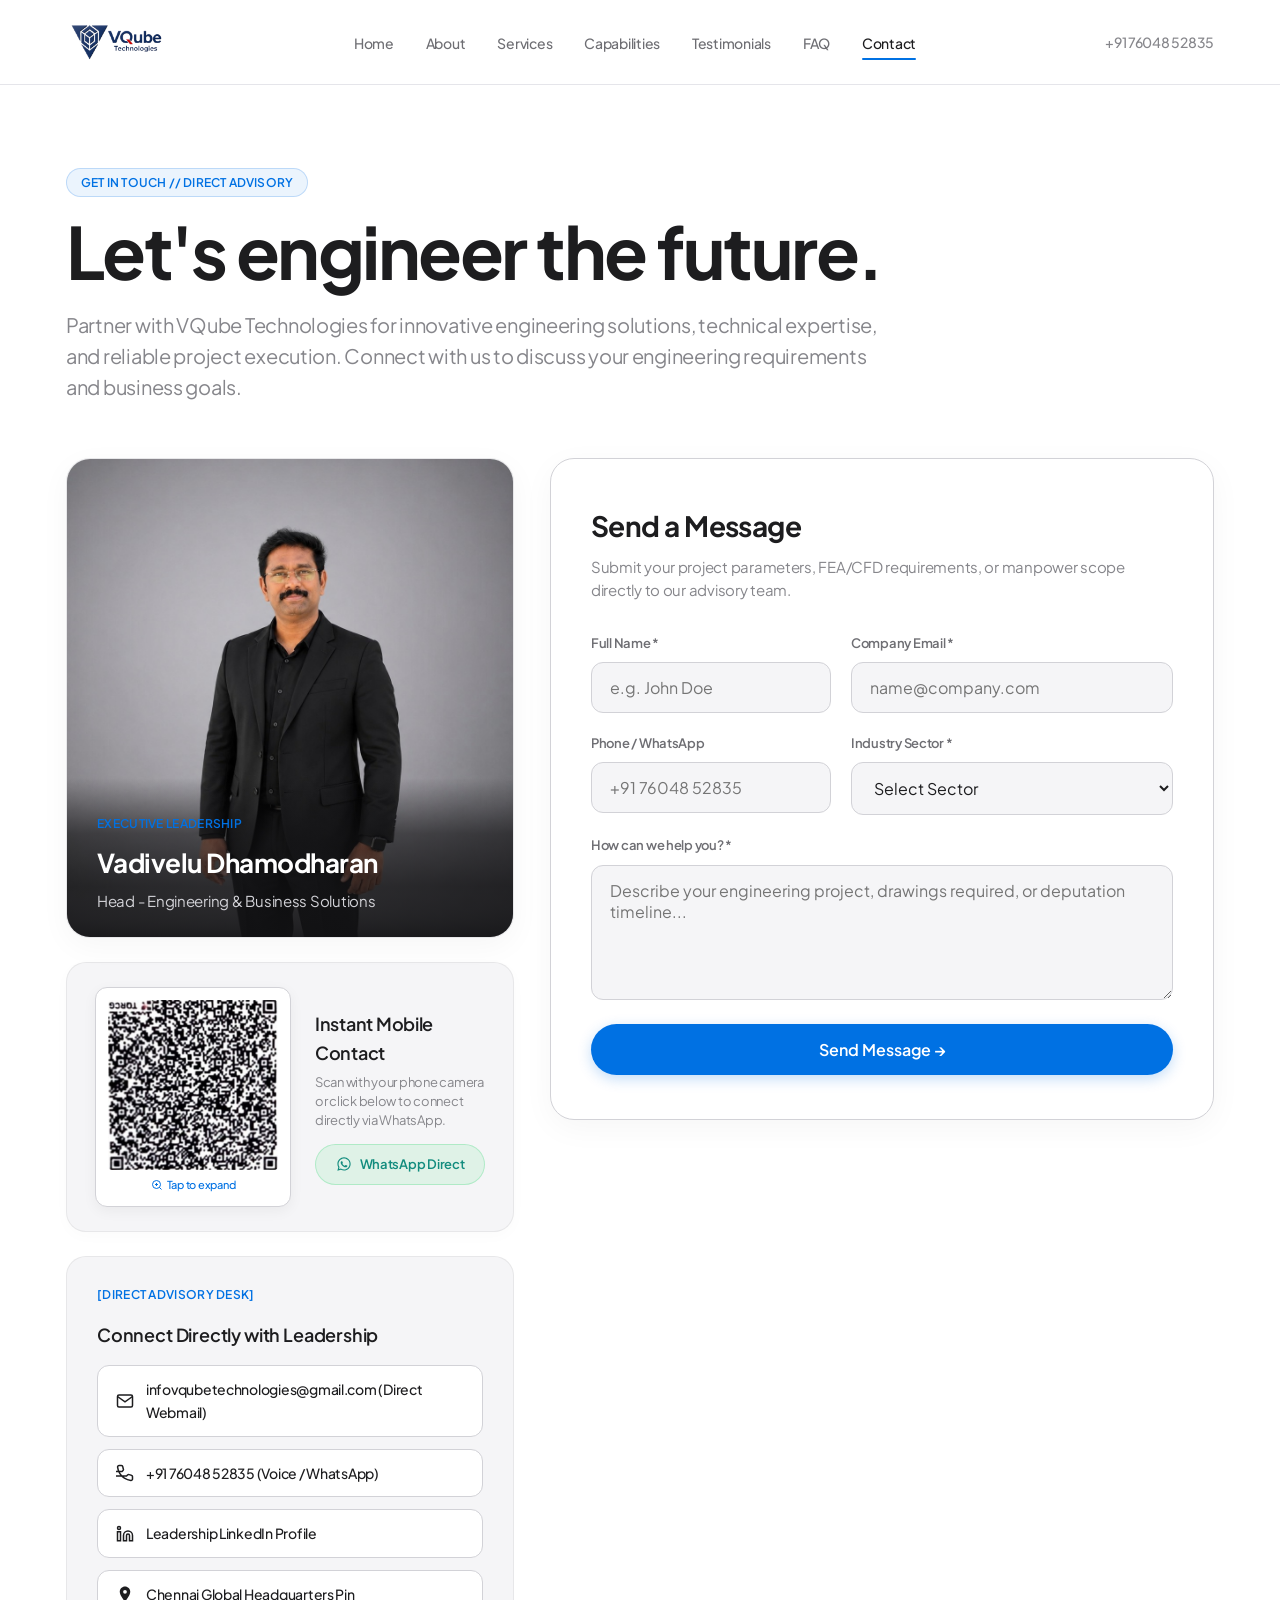
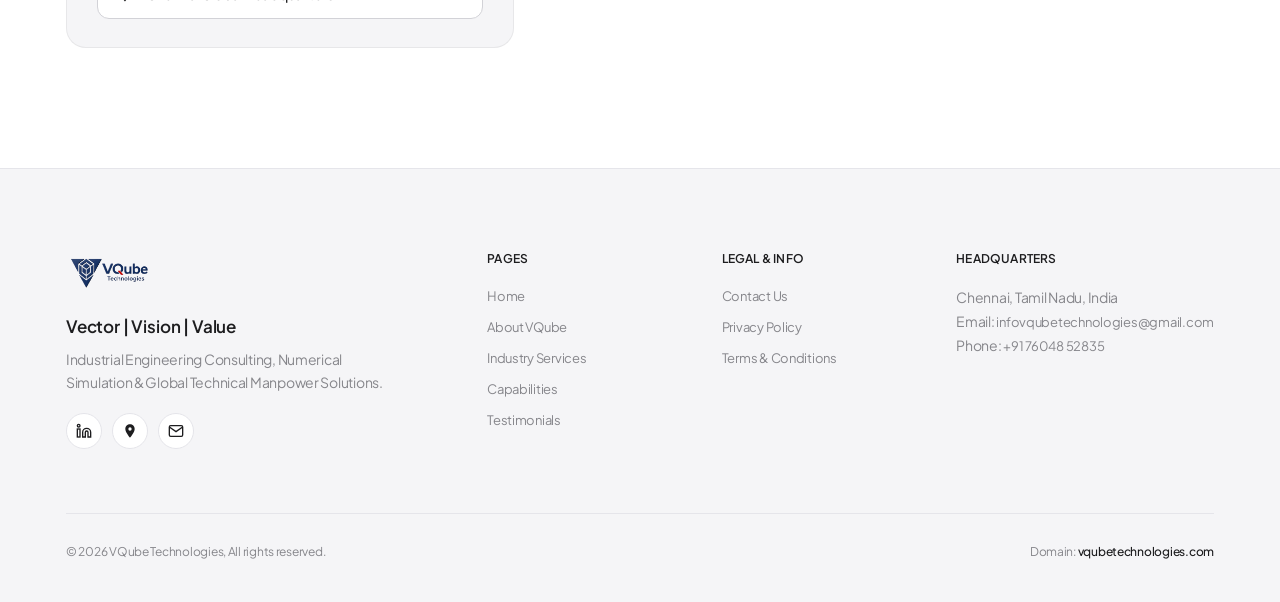
==== commit 22766171: "Update website and assets" ====
--- a/Contact.html
+++ b/Contact.html
@@ -2,77 +2,172 @@
 <html lang="en">
 
 <head>
+    <!-- Character Encoding & Responsive Viewport -->
     <meta charset="UTF-8">
     <meta name="viewport" content="width=device-width, initial-scale=1.0">
+
+    <!-- Primary SEO Meta Tags -->
     <title>Contact Us | VQube Technologies</title>
     <meta name="description"
-        content="Connect with VQube Technologies for plant engineering design, CFD/FEA simulation, technical advisory, and global manpower deputation.">
+        content="Connect with VQube Technologies for industrial plant engineering, CFD/FEA simulation, technical advisory, and global technical manpower deputation.">
+    <meta name="keywords"
+        content="Contact VQube, VQube Technologies, Engineering Consulting, Vadivelu Dhamodharan, Plant Engineering Chennai, Engineering Manpower, Cement Plant Engineering, Mining Engineering, Oil and Gas Engineering">
+    <meta name="author" content="VQube Technologies">
+    <meta name="robots" content="index, follow, max-image-preview:large">
+
+    <!-- Canonical & Favicon -->
     <link rel="canonical" href="https://vqubetechnologies.com/Contact.html">
-    <link rel="icon" type="image/png" sizes="48x48" href="favicon.png">
-
-    <!-- Google Fonts -->
+    <link rel="icon" type="image/png" sizes="48x48" href="assets/images/favicon.png">
+
+    <!-- Open Graph / Facebook -->
+    <meta property="og:type" content="website">
+    <meta property="og:site_name" content="VQube Technologies">
+    <meta property="og:title" content="Contact Us | VQube Technologies">
+    <meta property="og:description"
+        content="Partner with VQube Technologies for innovative engineering solutions, technical expertise, and reliable project execution.">
+    <meta property="og:url" content="https://vqubetechnologies.com/Contact.html">
+    <meta property="og:image" content="https://vqubetechnologies.com/assets/images/favicon.png">
+
+    <!-- Twitter -->
+    <meta name="twitter:card" content="summary_large_image">
+    <meta name="twitter:title" content="Contact Us | VQube Technologies">
+    <meta name="twitter:description"
+        content="Connect with VQube Technologies leadership and engineering advisory desk.">
+    <meta name="twitter:image" content="https://vqubetechnologies.com/assets/images/favicon.png">
+
+    <!-- Google Fonts (Inter + Plus Jakarta Sans + JetBrains Mono) -->
     <link rel="preconnect" href="https://fonts.googleapis.com">
     <link rel="preconnect" href="https://fonts.gstatic.com" crossorigin>
     <link
-        href="https://fonts.googleapis.com/css2?family=JetBrains+Mono:wght@400;500;600;700&family=Plus+Jakarta+Sans:wght@400;500;600;700&family=Space+Grotesk:wght@400;500;600;700&display=swap"
+        href="https://fonts.googleapis.com/css2?family=Inter:wght@400;500;600;700&family=JetBrains+Mono:wght@400;500;600&family=Plus+Jakarta+Sans:wght@400;500;600;700;800&display=swap"
         rel="stylesheet">
+
+    <!-- Schema.org JSON-LD -->
+    <script type="application/ld+json">
+    {
+      "@context": "https://schema.org",
+      "@type": "ContactPage",
+      "name": "Contact VQube Technologies",
+      "url": "https://vqubetechnologies.com/Contact.html",
+      "description": "Connect with VQube Technologies for plant engineering design, CFD/FEA simulation, technical advisory, and global manpower deputation.",
+      "mainEntity": {
+        "@type": "Organization",
+        "name": "VQube Technologies",
+        "email": "infovqubetechnologies@gmail.com",
+        "telephone": "+917604852835",
+        "address": {
+          "@type": "PostalAddress",
+          "addressLocality": "Chennai",
+          "addressRegion": "Tamil Nadu",
+          "addressCountry": "IN"
+        }
+      }
+    }
+    </script>
 
     <style>
         /* ==========================================================================
-           COHERE 2026 DESIGN SYSTEM TOKENS (cohere-DESIGN.md)
+           1. APPLE MINIMALIST DESIGN SYSTEM TOKENS
            ========================================================================== */
         :root {
-            --color-primary: #17171c;
-            --color-cohere-black: #000000;
-            --color-ink: #212121;
-            --color-deep-green: #003c33;
-            --color-canvas: #ffffff;
-            --color-soft-stone: #eeece7;
-            --color-hairline: #d9d9dd;
-            --color-border-light: #e5e7eb;
-            --color-card-border: #f2f2f2;
-            --color-muted: #93939f;
-            --color-slate: #75758a;
-            --color-body-muted: #616161;
-            --color-action-blue: #1863dc;
-            --color-coral: #ff7759;
-            --color-coral-soft: #ffad9b;
+            --color-primary: #1d1d1f;          /* Apple Charcoal Black */
+            --color-apple-black: #000000;      /* Absolute Pure Black */
+            --color-ink: #1d1d1f;              /* High-contrast body text */
+            --color-body-muted: #86868b;       /* Apple Secondary Gray */
+            --color-slate: #6e6e73;            /* Apple Tertiary Gray */
+            --color-muted: #86868b;            /* Metadata, subheadings */
+            --color-canvas: #ffffff;           /* Stark White Canvas */
+            --color-soft-stone: #f5f5f7;       /* Apple Signature Light Gray Surface */
+            --color-surface-subtle: #fbfbfd;   /* Subtle Apple off-white backdrop */
+            --color-card-border: rgba(0, 0, 0, 0.06); /* Ultra-clean subtle card border */
+            --color-hairline: #d2d2d7;         /* Apple Hairline Rule */
+            --color-border-light: #e5e5ea;     /* Clean Apple Divider */
+            --color-action-blue: #0071e3;      /* Apple Signature Interactive Blue */
+            --color-action-hover: #0077ed;     /* Apple Blue Hover */
+            --color-focus-blue: #0071e3;       /* Keyboard focus outline */
+            --color-pill-badge: rgba(0, 113, 227, 0.08); /* Apple Capsule Tint */
+            --color-dark-pro: #111113;         /* Apple Pro Space Black Surface */
+            --color-on-primary: #ffffff;
             --color-on-dark: #ffffff;
 
-            --font-display: 'Space Grotesk', -apple-system, BlinkMacSystemFont, sans-serif;
-            --font-body: 'Plus Jakarta Sans', -apple-system, BlinkMacSystemFont, sans-serif;
-            --font-mono: 'JetBrains Mono', Consolas, Monaco, monospace;
-
-            --radius-xs: 4px;
-            --radius-sm: 8px;
-            --radius-md: 16px;
-            --radius-lg: 22px;
-            --radius-pill: 32px;
+            /* Typography */
+            --font-display: 'Plus Jakarta Sans', -apple-system, BlinkMacSystemFont, 'SF Pro Display', 'Inter', sans-serif;
+            --font-body: 'Plus Jakarta Sans', -apple-system, BlinkMacSystemFont, 'SF Pro Text', 'Inter', sans-serif;
+            --font-mono: 'JetBrains Mono', SFMono-Regular, Consolas, monospace;
+
+            /* Radii */
+            --radius-xs: 6px;
+            --radius-sm: 12px;
+            --radius-md: 20px;
+            --radius-lg: 24px;                 /* Apple Bento Card Radius */
+            --radius-xl: 32px;
+            --radius-pill: 980px;              /* Apple Standard Pill CTA */
             --radius-full: 9999px;
 
-            --transition-fast: 120ms cubic-bezier(0.4, 0, 0.2, 1);
-        }
-
+            /* Spacing */
+            --space-section: 100px;
+            --space-container: 1220px;
+
+            /* Transitions & Apple Fluid Spring Curves */
+            --transition-fast: 180ms cubic-bezier(0.25, 0.1, 0.25, 1);
+            --transition-base: 300ms cubic-bezier(0.25, 0.1, 0.25, 1);
+            --ease-apple: cubic-bezier(0.16, 1, 0.3, 1);
+        }
+
+        /* ==========================================================================
+           2. GLOBAL RESETS & BASE STYLES
+           ========================================================================== */
         * {
             margin: 0;
             padding: 0;
             box-sizing: border-box;
             -webkit-font-smoothing: antialiased;
+            -moz-osx-font-smoothing: grayscale;
+        }
+
+        ::selection {
+            background-color: var(--color-action-blue);
+            color: #ffffff;
+        }
+
+        :focus-visible {
+            outline: 2px solid var(--color-action-blue);
+            outline-offset: 3px;
+        }
+
+        html {
+            font-size: 16px;
+            scroll-behavior: smooth;
         }
 
         body {
             font-family: var(--font-body);
             background-color: var(--color-canvas);
             color: var(--color-ink);
-            line-height: 1.5;
-            font-size: 16px;
+            line-height: 1.62;
+            font-size: 18px;
+            font-weight: 400;
             overflow-x: hidden;
+            letter-spacing: -0.015em;
+        }
+
+        /* Apple Scroll Reveal */
+        .reveal-on-scroll {
+            opacity: 0;
+            transform: translateY(24px);
+            transition: opacity 0.85s var(--ease-apple), transform 0.85s var(--ease-apple);
+            will-change: opacity, transform;
+        }
+
+        .reveal-on-scroll.is-revealed {
+            opacity: 1;
+            transform: translateY(0);
         }
 
         a {
             color: inherit;
             text-decoration: none;
-            transition: color var(--transition-fast);
+            transition: color var(--transition-fast), opacity var(--transition-fast);
         }
 
         img {
@@ -82,153 +177,374 @@
         }
 
         .container {
-            max-width: 1280px;
+            max-width: var(--space-container);
             margin: 0 auto;
-            padding: 0 32px;
-        }
-
-        /* Top Announcement Bar */
-        .announcement-bar {
-            background: var(--color-cohere-black);
-            color: var(--color-on-dark);
-            height: 38px;
-            display: flex;
+            padding: 0 36px;
+        }
+
+        /* Scroll Progress Bar */
+        .progress-bar {
+            position: fixed;
+            top: 0;
+            left: 0;
+            height: 2px;
+            background: var(--color-action-blue);
+            width: 0%;
+            z-index: 99999;
+            transition: width 0.1s ease-out;
+        }
+
+        /* Apple Capsule Badge */
+        .apple-badge, .taxonomy-chip {
+            display: inline-flex;
+            align-items: center;
+            gap: 6px;
+            background: var(--color-pill-badge);
+            color: var(--color-action-blue);
+            border: 1px solid rgba(0, 113, 227, 0.2);
+            padding: 4px 14px;
+            border-radius: var(--radius-pill);
+            font-family: var(--font-body);
+            font-size: 12px;
+            font-weight: 600;
+            letter-spacing: 0.2px;
+            text-transform: uppercase;
+            transition: all var(--transition-fast);
+        }
+
+        .apple-badge:hover, .taxonomy-chip:hover {
+            background: var(--color-action-blue);
+            color: #ffffff;
+            border-color: var(--color-action-blue);
+        }
+
+        .mono-tag {
+            font-family: var(--font-body);
+            font-size: 12px;
+            font-weight: 600;
+            letter-spacing: 0.3px;
+            text-transform: uppercase;
+            display: inline-flex;
+            align-items: center;
+            gap: 6px;
+            color: var(--color-body-muted);
+        }
+
+        .mono-tag.blue {
+            color: var(--color-action-blue);
+        }
+
+        /* Buttons */
+        .btn-primary {
+            display: inline-flex;
             align-items: center;
             justify-content: center;
-            font-size: 13px;
-            padding: 0 20px;
-        }
-
-        .announcement-bar a {
+            gap: 8px;
+            background: var(--color-action-blue);
             color: #ffffff;
-            text-decoration: underline;
-            text-underline-offset: 3px;
-            margin-left: 8px;
+            font-family: var(--font-body);
+            font-size: 16px;
+            font-weight: 600;
+            padding: 15px 32px;
+            border-radius: var(--radius-pill);
+            border: none;
+            cursor: pointer;
+            box-shadow: 0 4px 14px rgba(0, 113, 227, 0.24);
+            transition: background var(--transition-fast), transform var(--transition-fast), box-shadow var(--transition-fast);
+            text-decoration: none;
+            will-change: transform;
+        }
+
+        .btn-primary:hover {
+            background: var(--color-action-hover);
+            box-shadow: 0 6px 20px rgba(0, 113, 227, 0.35);
+            transform: translateY(-1px);
+        }
+
+        .btn-primary:active {
+            transform: translateY(0) scale(0.98);
+        }
+
+        .btn-secondary {
+            display: inline-flex;
+            align-items: center;
+            gap: 6px;
+            background: transparent;
+            color: var(--color-action-blue);
+            font-family: var(--font-body);
+            font-size: 16px;
             font-weight: 500;
-        }
-
-        /* Nav */
+            padding: 10px 0;
+            border: none;
+            cursor: pointer;
+            text-decoration: none;
+            transition: color var(--transition-fast), transform var(--transition-fast);
+        }
+
+        .btn-secondary:hover {
+            color: var(--color-action-hover);
+            transform: translateX(3px);
+        }
+
+        .btn-pill-outline {
+            display: inline-flex;
+            align-items: center;
+            justify-content: center;
+            gap: 8px;
+            background: var(--color-soft-stone);
+            color: var(--color-primary);
+            font-family: var(--font-body);
+            font-size: 15px;
+            font-weight: 500;
+            padding: 13px 26px;
+            border-radius: var(--radius-pill);
+            border: 1px solid var(--color-hairline);
+            cursor: pointer;
+            transition: all var(--transition-fast);
+            text-decoration: none;
+        }
+
+        .btn-pill-outline:hover {
+            border-color: var(--color-primary);
+            background: #ffffff;
+            transform: translateY(-1px);
+            box-shadow: 0 4px 12px rgba(0, 0, 0, 0.05);
+        }
+
+        /* ==========================================================================
+           3. APPLE FROSTED GLASS NAV
+           ========================================================================== */
         header.site-nav {
             position: sticky;
             top: 0;
-            background: rgba(255, 255, 255, 0.94);
-            backdrop-filter: blur(12px);
-            -webkit-backdrop-filter: blur(12px);
-            border-bottom: 1px solid var(--color-hairline);
+            background: rgba(255, 255, 255, 0.82);
+            backdrop-filter: saturate(180%) blur(20px);
+            -webkit-backdrop-filter: saturate(180%) blur(20px);
+            border-bottom: 1px solid var(--color-border-light);
             z-index: 1000;
+            transition: background var(--transition-fast), border-color var(--transition-fast);
         }
 
         .nav-grid {
             display: flex;
             align-items: center;
             justify-content: space-between;
-            height: 72px;
+            height: 84px;
+        }
+
+        .brand-logo {
+            display: flex;
+            align-items: center;
         }
 
         .brand-logo img {
-            height: 42px;
+            height: 56px;
             width: auto;
             object-fit: contain;
+            display: block;
+            transition: transform var(--transition-fast);
+        }
+
+        .brand-logo:hover img {
+            transform: scale(1.02);
         }
 
         .nav-links-center {
             display: flex;
             align-items: center;
-            gap: 36px;
+            gap: 32px;
             list-style: none;
         }
 
         .nav-links-center a {
-            font-size: 14px;
-            font-weight: 500;
-            color: var(--color-ink);
-        }
-
-        .nav-links-center a:hover {
-            color: var(--color-action-blue);
-        }
-
-        .btn-primary {
-            display: inline-flex;
-            align-items: center;
-            justify-content: center;
-            gap: 10px;
-            background: var(--color-primary);
-            color: #ffffff;
             font-family: var(--font-body);
             font-size: 14px;
             font-weight: 500;
-            padding: 12px 24px;
-            border-radius: var(--radius-pill);
-            border: 1px solid var(--color-primary);
+            color: var(--color-slate);
+            transition: color var(--transition-fast);
+            padding: 8px 0;
+            position: relative;
+        }
+
+        .nav-links-center a:hover, .nav-links-center a.active {
+            color: var(--color-primary);
+        }
+
+        .nav-links-center a.active::after {
+            content: '';
+            position: absolute;
+            bottom: 0;
+            left: 0;
+            right: 0;
+            height: 2px;
+            background: var(--color-action-blue);
+            border-radius: var(--radius-full);
+        }
+
+        .nav-actions-right {
+            display: flex;
+            align-items: center;
+            gap: 16px;
+        }
+
+        .mobile-menu-btn {
+            display: none;
+            background: none;
+            border: none;
+            color: var(--color-primary);
             cursor: pointer;
-            transition: all var(--transition-fast);
-        }
-
-        .btn-primary:hover {
-            background: var(--color-cohere-black);
-            transform: translateY(-1px);
-        }
-
-        .taxonomy-chip {
-            display: inline-flex;
-            align-items: center;
-            gap: 8px;
-            background: transparent;
-            color: var(--color-coral);
-            border: 1px solid var(--color-coral-soft);
-            padding: 6px 14px;
-            border-radius: var(--radius-sm);
-            font-family: var(--font-mono);
-            font-size: 12px;
-            font-weight: 500;
-            text-transform: uppercase;
-            margin-bottom: 16px;
-        }
-
-        .mono-tag {
-            font-family: var(--font-mono);
-            font-size: 12px;
-            color: var(--color-slate);
-            text-transform: uppercase;
-        }
-
-        /* Contact Main Content */
+            padding: 8px;
+        }
+
+        .mobile-drawer {
+            position: fixed;
+            top: 0;
+            left: 0;
+            right: 0;
+            bottom: 0;
+            width: 100vw;
+            height: 100vh;
+            background: rgba(255, 255, 255, 0.98);
+            backdrop-filter: blur(28px);
+            -webkit-backdrop-filter: blur(28px);
+            display: flex;
+            flex-direction: column;
+            justify-content: flex-start;
+            padding: 96px 36px 40px;
+            gap: 16px;
+            transform: translateY(-100%);
+            opacity: 0;
+            visibility: hidden;
+            pointer-events: none;
+            transition: transform 0.4s cubic-bezier(0.16, 1, 0.3, 1), opacity 0.35s ease, visibility 0.35s ease;
+            z-index: 99998;
+            overflow-y: auto;
+        }
+
+        .mobile-drawer.open {
+            transform: translateY(0);
+            opacity: 1;
+            visibility: visible;
+            pointer-events: auto;
+        }
+
+        .mobile-drawer-header {
+            position: absolute;
+            top: 22px;
+            left: 36px;
+            right: 36px;
+            display: flex;
+            align-items: center;
+            justify-content: space-between;
+        }
+
+        .mobile-drawer-close {
+            background: #f5f5f7;
+            border: none;
+            width: 42px;
+            height: 42px;
+            border-radius: 50%;
+            display: flex;
+            align-items: center;
+            justify-content: center;
+            cursor: pointer;
+            color: var(--color-primary);
+            transition: background var(--transition-fast);
+        }
+
+        .mobile-drawer-close:hover {
+            background: #e5e5ea;
+        }
+
+        .mobile-drawer a.drawer-nav-item {
+            font-family: var(--font-display);
+            font-size: clamp(22px, 5.5vw, 30px);
+            font-weight: 600;
+            letter-spacing: -0.02em;
+            padding: 10px 0;
+            border-bottom: 1px solid var(--color-border-light);
+            color: var(--color-primary);
+            transition: color var(--transition-fast), transform var(--transition-fast);
+            display: flex;
+            align-items: center;
+            justify-content: space-between;
+            text-decoration: none;
+        }
+
+        .mobile-drawer a.drawer-nav-item:hover,
+        .mobile-drawer a.drawer-nav-item.active {
+            color: var(--color-action-blue);
+            transform: translateX(4px);
+        }
+
+        .mobile-drawer a.drawer-nav-item span {
+            color: var(--color-body-muted);
+            font-size: 18px;
+            transition: transform var(--transition-fast);
+        }
+
+        .mobile-drawer a.drawer-nav-item:hover span {
+            transform: translateX(4px);
+            color: var(--color-action-blue);
+        }
+
+        .mobile-drawer-footer {
+            margin-top: auto;
+            padding-top: 24px;
+            border-top: 1px solid var(--color-border-light);
+            display: flex;
+            flex-direction: column;
+            gap: 12px;
+        }
+
+        .mobile-drawer-footer a {
+            font-family: var(--font-body);
+            font-size: 14.5px;
+            font-weight: 600;
+            color: var(--color-action-blue);
+            text-decoration: none;
+            padding: 4px 0;
+        }
+
+        /* ==========================================================================
+           4. CONTACT HERO & BENTO BOX LAYOUT
+           ========================================================================== */
         .contact-section {
-            padding: 72px 0 96px;
+            padding: 80px 0 120px;
+            background: var(--color-canvas);
         }
 
         .contact-hero-wrap {
-            max-width: 800px;
+            max-width: 920px;
             margin-bottom: 56px;
         }
 
         .contact-hero-wrap h1 {
             font-family: var(--font-display);
-            font-size: clamp(42px, 5.5vw, 68px);
-            font-weight: 400;
-            line-height: 1.0;
-            letter-spacing: -1.44px;
+            font-size: clamp(44px, 5.8vw, 72px);
+            font-weight: 700;
+            line-height: 1.05;
+            letter-spacing: -0.035em;
             color: var(--color-primary);
-            margin-top: 12px;
-            margin-bottom: 18px;
+            margin-top: 16px;
+            margin-bottom: 20px;
         }
 
         .contact-hero-wrap p {
-            font-size: 18px;
+            font-size: 20px;
             color: var(--color-body-muted);
-            line-height: 1.6;
-        }
-
-        /* Bento Grid */
+            line-height: 1.55;
+            max-width: 820px;
+        }
+
         .contact-bento-grid {
             display: grid;
-            grid-template-columns: 1fr 1.3fr;
-            gap: 32px;
+            grid-template-columns: 1fr 1.35fr;
+            gap: 36px;
             align-items: start;
         }
 
-        /* Left Column: Leadership & QR */
+        /* Left Column: Leadership, QR & Direct Channels */
         .left-col {
             display: flex;
             flex-direction: column;
@@ -240,8 +556,15 @@
             border-radius: var(--radius-lg);
             overflow: hidden;
             position: relative;
-            border: 1px solid var(--color-border-light);
+            border: 1px solid var(--color-card-border);
             height: 480px;
+            box-shadow: 0 8px 30px rgba(0, 0, 0, 0.04);
+            transition: transform var(--transition-base), box-shadow var(--transition-base);
+        }
+
+        .leader-card:hover {
+            transform: translateY(-4px);
+            box-shadow: 0 16px 40px rgba(0, 0, 0, 0.08);
         }
 
         .leader-card img {
@@ -249,6 +572,11 @@
             height: 100%;
             object-fit: cover;
             object-position: top center;
+            transition: transform 0.6s var(--ease-apple);
+        }
+
+        .leader-card:hover img {
+            transform: scale(1.03);
         }
 
         .leader-overlay {
@@ -256,173 +584,329 @@
             bottom: 0;
             left: 0;
             right: 0;
-            background: linear-gradient(to top, rgba(23, 23, 28, 0.95) 0%, rgba(23, 23, 28, 0.6) 60%, transparent 100%);
-            padding: 32px 28px 24px;
+            background: linear-gradient(to top, rgba(17, 17, 19, 0.94) 0%, rgba(17, 17, 19, 0.6) 65%, transparent 100%);
+            padding: 36px 30px 26px;
             color: #ffffff;
+            display: flex;
+            flex-direction: column;
+            gap: 6px;
         }
 
         .leader-overlay h2 {
             font-family: var(--font-display);
             font-size: 26px;
-            font-weight: 500;
-            letter-spacing: -0.3px;
-            margin-bottom: 4px;
+            font-weight: 700;
+            letter-spacing: -0.02em;
+            color: #ffffff;
         }
 
         .leader-overlay p {
-            font-size: 14px;
-            color: var(--color-coral-soft);
-            font-weight: 500;
-        }
-
-        .qr-card-cohere {
+            font-size: 15px;
+            color: #d2d2d7;
+            font-weight: 400;
+            line-height: 1.4;
+        }
+
+        /* QR Code Card - Apple High Precision Frame */
+        .qr-card-apple {
             background: var(--color-soft-stone);
             border-radius: var(--radius-md);
-            padding: 28px;
-            border: 1px solid var(--color-border-light);
+            padding: 24px 28px;
+            border: 1px solid var(--color-card-border);
             display: flex;
             align-items: center;
             gap: 24px;
+            box-shadow: 0 4px 16px rgba(0, 0, 0, 0.02);
+            transition: all var(--transition-fast);
+        }
+
+        .qr-card-apple:hover {
+            background: #ffffff;
+            border-color: var(--color-hairline);
+            transform: translateY(-2px);
+            box-shadow: 0 8px 24px rgba(0, 0, 0, 0.05);
         }
 
         .qr-img-box {
             background: #ffffff;
-            padding: 10px;
+            padding: 12px;
             border-radius: var(--radius-sm);
             border: 1px solid var(--color-hairline);
             flex-shrink: 0;
+            box-shadow: 0 4px 14px rgba(0, 0, 0, 0.05);
+            cursor: pointer;
+            position: relative;
+            transition: transform var(--transition-fast), box-shadow var(--transition-fast);
+            display: flex;
+            flex-direction: column;
+            align-items: center;
+            gap: 6px;
+        }
+
+        .qr-img-box:hover {
+            transform: scale(1.02);
+            box-shadow: 0 6px 20px rgba(0, 0, 0, 0.08);
         }
 
         .qr-img-box img {
-            width: 90px;
-            height: 90px;
+            width: 170px;
+            height: 170px;
+            display: block;
+            border-radius: 4px;
+        }
+
+        .qr-tap-hint {
+            font-size: 11px;
+            color: var(--color-action-blue);
+            font-weight: 500;
+            display: flex;
+            align-items: center;
+            gap: 4px;
+        }
+
+        .qr-text {
+            display: flex;
+            flex-direction: column;
+            gap: 6px;
+            flex: 1;
         }
 
         .qr-text h4 {
             font-family: var(--font-display);
             font-size: 18px;
-            font-weight: 500;
+            font-weight: 600;
             color: var(--color-primary);
-            margin-bottom: 4px;
+            letter-spacing: -0.015em;
+            margin: 0;
         }
 
         .qr-text p {
             font-size: 13px;
             color: var(--color-body-muted);
-            line-height: 1.5;
-        }
-
-        /* Right Column: Interactive Form & Direct Links */
-        .right-col {
+            line-height: 1.45;
+            margin: 0 0 6px 0;
+        }
+
+        .qr-action-btns {
             display: flex;
             flex-direction: column;
-            gap: 24px;
-        }
-
-        .direct-connect-card {
+            gap: 8px;
+            margin-top: 2px;
+        }
+
+        .btn-qr-action {
+            display: inline-flex;
+            align-items: center;
+            justify-content: center;
+            gap: 8px;
+            font-family: var(--font-body);
+            font-size: 13px;
+            font-weight: 600;
+            padding: 9px 16px;
+            border-radius: var(--radius-pill);
+            text-decoration: none;
+            cursor: pointer;
+            transition: all var(--transition-fast);
+            border: 1px solid transparent;
+        }
+
+        .btn-qr-action.vcard {
+            background: var(--color-action-blue);
+            color: #ffffff;
+            box-shadow: 0 2px 8px rgba(0, 113, 227, 0.25);
+        }
+
+        .btn-qr-action.vcard:hover {
+            background: var(--color-action-hover);
+            transform: translateY(-1px);
+            box-shadow: 0 4px 14px rgba(0, 113, 227, 0.35);
+        }
+
+        .btn-qr-action.whatsapp {
+            background: rgba(37, 211, 102, 0.1);
+            color: #128c7e;
+            border-color: rgba(37, 211, 102, 0.25);
+        }
+
+        .btn-qr-action.whatsapp:hover {
+            background: #25d366;
+            color: #ffffff;
+            border-color: #25d366;
+            transform: translateY(-1px);
+            box-shadow: 0 4px 14px rgba(37, 211, 102, 0.3);
+        }
+
+        /* Lightbox Modal for QR Code Fullscreen */
+        .qr-modal {
+            position: fixed;
+            top: 0;
+            left: 0;
+            right: 0;
+            bottom: 0;
+            background: rgba(0, 0, 0, 0.65);
+            backdrop-filter: blur(16px);
+            -webkit-backdrop-filter: blur(16px);
+            z-index: 100000;
+            display: none;
+            align-items: center;
+            justify-content: center;
+            padding: 24px;
+            opacity: 0;
+            transition: opacity 0.3s ease;
+        }
+
+        .qr-modal.active {
+            display: flex;
+            opacity: 1;
+        }
+
+        .qr-modal-content {
+            background: #ffffff;
+            border-radius: var(--radius-lg);
+            padding: 36px 32px 28px;
+            max-width: 380px;
+            width: 100%;
+            text-align: center;
+            position: relative;
+            box-shadow: 0 24px 60px rgba(0, 0, 0, 0.3);
+            transform: scale(0.92);
+            transition: transform 0.3s var(--ease-apple);
+        }
+
+        .qr-modal.active .qr-modal-content {
+            transform: scale(1);
+        }
+
+        .qr-modal-close {
+            position: absolute;
+            top: 14px;
+            right: 14px;
+            width: 36px;
+            height: 36px;
+            border-radius: 50%;
+            background: var(--color-soft-stone);
+            border: none;
+            font-size: 20px;
+            line-height: 1;
+            display: flex;
+            align-items: center;
+            justify-content: center;
+            cursor: pointer;
+            color: var(--color-primary);
+            transition: background var(--transition-fast);
+        }
+
+        .qr-modal-close:hover {
+            background: #e5e5ea;
+        }
+
+        .qr-modal-img {
+            width: 240px;
+            height: 240px;
+            margin: 0 auto 18px;
+            display: block;
+            border-radius: 8px;
+            border: 1px solid var(--color-border-light);
+            padding: 8px;
+            background: #ffffff;
+        }
+
+        /* Direct Channels Card */
+        .direct-channels-card {
             background: var(--color-soft-stone);
             border-radius: var(--radius-md);
-            padding: 32px;
-            border: 1px solid var(--color-border-light);
-        }
-
-        .direct-connect-card h3 {
+            padding: 28px 30px;
+            border: 1px solid var(--color-card-border);
+            display: flex;
+            flex-direction: column;
+            gap: 16px;
+            transition: all var(--transition-fast);
+        }
+
+        .direct-channels-card:hover {
+            background: #ffffff;
+            border-color: var(--color-hairline);
+            box-shadow: 0 8px 24px rgba(0, 0, 0, 0.04);
+        }
+
+        .direct-channels-card h3 {
             font-family: var(--font-display);
-            font-size: 22px;
-            font-weight: 500;
+            font-size: 18px;
+            font-weight: 600;
             color: var(--color-primary);
-            margin-bottom: 16px;
-            letter-spacing: -0.2px;
-        }
-
-        .direct-links-row {
-            display: flex;
-            align-items: center;
-            gap: 16px;
-            flex-wrap: wrap;
-            margin-bottom: 20px;
-        }
-
-        .direct-link-item {
-            display: inline-flex;
-            align-items: center;
-            gap: 8px;
+            letter-spacing: -0.01em;
+        }
+
+        .direct-links-group {
+            display: flex;
+            flex-direction: column;
+            gap: 12px;
+        }
+
+        .direct-channel-btn {
+            display: flex;
+            align-items: center;
+            gap: 12px;
             background: #ffffff;
             border: 1px solid var(--color-hairline);
-            padding: 10px 18px;
-            border-radius: var(--radius-pill);
+            padding: 12px 18px;
+            border-radius: var(--radius-sm);
             font-size: 14px;
             font-weight: 500;
             color: var(--color-primary);
             transition: all var(--transition-fast);
         }
 
-        .direct-link-item:hover {
-            border-color: var(--color-primary);
-            background: var(--color-primary);
-            color: #ffffff;
-        }
-
-        .social-buttons-row {
-            display: flex;
-            gap: 12px;
-        }
-
-        .social-btn-box {
-            display: inline-flex;
-            align-items: center;
-            gap: 8px;
-            background: #ffffff;
-            border: 1px solid var(--color-hairline);
-            padding: 8px 16px;
-            border-radius: var(--radius-xs);
-            font-size: 13px;
-            font-weight: 500;
-            color: var(--color-ink);
-            transition: all var(--transition-fast);
-        }
-
-        .social-btn-box:hover {
-            border-color: var(--color-coral);
-            color: var(--color-coral);
-        }
-
-        /* Form Card */
-        .form-card-cohere {
+        .direct-channel-btn:hover {
+            border-color: var(--color-action-blue);
+            color: var(--color-action-blue);
+            transform: translateX(3px);
+            box-shadow: 0 4px 12px rgba(0, 113, 227, 0.08);
+        }
+
+        .direct-channel-btn svg {
+            flex-shrink: 0;
+        }
+
+        /* ==========================================================================
+           5. APPLE INQUIRY FORM CARD (Right Column)
+           ========================================================================== */
+        .form-card-apple {
             background: #ffffff;
             border-radius: var(--radius-lg);
-            padding: 40px;
+            padding: 44px 40px;
             border: 1px solid var(--color-hairline);
-            box-shadow: 0 4px 20px rgba(0, 0, 0, 0.03);
+            box-shadow: 0 8px 32px rgba(0, 0, 0, 0.04);
             position: relative;
         }
 
-        .form-card-cohere h3 {
+        .form-card-apple h3 {
             font-family: var(--font-display);
-            font-size: 24px;
-            font-weight: 500;
+            font-size: 28px;
+            font-weight: 700;
             color: var(--color-primary);
-            margin-bottom: 6px;
-            letter-spacing: -0.3px;
-        }
-
-        .form-card-cohere p.form-sub {
-            font-size: 14px;
+            margin-bottom: 8px;
+            letter-spacing: -0.02em;
+        }
+
+        .form-card-apple p.form-sub {
+            font-size: 15px;
             color: var(--color-body-muted);
-            margin-bottom: 24px;
+            margin-bottom: 32px;
+            line-height: 1.5;
         }
 
         .form-grid-contact {
             display: grid;
             grid-template-columns: 1fr 1fr;
-            gap: 16px;
-            margin-bottom: 20px;
+            gap: 20px;
+            margin-bottom: 24px;
         }
 
         .form-group-c {
             display: flex;
             flex-direction: column;
-            gap: 6px;
+            gap: 8px;
         }
 
         .form-group-c.full {
@@ -430,36 +914,39 @@
         }
 
         .form-group-c label {
-            font-family: var(--font-mono);
-            font-size: 12px;
+            font-family: var(--font-body);
+            font-size: 13px;
+            font-weight: 600;
             color: var(--color-slate);
-            text-transform: uppercase;
         }
 
         .form-input-c {
-            padding: 12px 16px;
+            padding: 14px 18px;
             border: 1px solid var(--color-hairline);
-            border-radius: var(--radius-xs);
+            border-radius: var(--radius-sm);
             font-family: var(--font-body);
-            font-size: 15px;
+            font-size: 16px;
             color: var(--color-ink);
-            background: #ffffff;
-            transition: border-color var(--transition-fast);
+            background: var(--color-soft-stone);
+            transition: all var(--transition-fast);
         }
 
         .form-input-c:focus {
             outline: none;
-            border-color: var(--color-primary);
+            border-color: var(--color-action-blue);
+            background: #ffffff;
+            box-shadow: 0 0 0 4px rgba(0, 113, 227, 0.12);
         }
 
         /* Success feedback banner */
         .success-banner {
             display: none;
-            background: var(--color-soft-stone);
-            border: 1px solid var(--color-deep-green);
-            padding: 20px;
+            background: var(--color-pill-badge);
+            border: 1px solid rgba(0, 113, 227, 0.3);
+            padding: 22px 24px;
             border-radius: var(--radius-sm);
-            margin-bottom: 20px;
+            margin-bottom: 28px;
+            animation: fadeIn 0.4s ease-out;
         }
 
         .success-banner.active {
@@ -469,42 +956,95 @@
         .success-banner h4 {
             font-family: var(--font-display);
             font-size: 18px;
-            color: var(--color-deep-green);
-            margin-bottom: 4px;
+            font-weight: 600;
+            color: var(--color-action-blue);
+            margin-bottom: 6px;
         }
 
         .success-banner p {
             font-size: 14px;
+            color: var(--color-primary);
+            line-height: 1.5;
+        }
+
+        @keyframes fadeIn {
+            from { opacity: 0; transform: translateY(-8px); }
+            to { opacity: 1; transform: translateY(0); }
+        }
+
+        /* ==========================================================================
+           6. APPLE MINIMALIST FOOTER
+           ========================================================================== */
+        footer.site-footer {
+            background: var(--color-soft-stone);
             color: var(--color-body-muted);
-        }
-
-        /* Footer */
-        footer.cohere-footer {
-            background: var(--color-primary);
-            color: var(--color-on-dark);
-            padding: 80px 0 36px;
-            border-top: 1px solid rgba(255, 255, 255, 0.1);
+            padding: 80px 0 40px;
+            border-top: 1px solid var(--color-border-light);
+            font-size: 13px;
         }
 
         .footer-top-grid {
             display: grid;
-            grid-template-columns: 1.5fr 1fr 1fr 1.2fr;
+            grid-template-columns: 2fr 1fr 1fr 1fr;
             gap: 48px;
             margin-bottom: 64px;
         }
 
         .footer-brand-col img {
-            height: 40px;
+            height: 48px;
             width: auto;
             margin-bottom: 16px;
         }
 
+        .footer-brand-tagline {
+            font-family: var(--font-display);
+            font-size: 17px;
+            font-weight: 600;
+            color: var(--color-primary);
+            letter-spacing: -0.01em;
+            margin-bottom: 8px;
+        }
+
+        .footer-brand-desc {
+            font-size: 14px;
+            color: var(--color-body-muted);
+            line-height: 1.6;
+            margin-bottom: 20px;
+            max-width: 320px;
+        }
+
+        .footer-social-links {
+            display: flex;
+            gap: 10px;
+        }
+
+        .f-social-btn {
+            width: 36px;
+            height: 36px;
+            border-radius: var(--radius-full);
+            background: #ffffff;
+            border: 1px solid var(--color-border-light);
+            display: flex;
+            align-items: center;
+            justify-content: center;
+            color: var(--color-primary);
+            transition: all var(--transition-fast);
+        }
+
+        .f-social-btn:hover {
+            background: var(--color-action-blue);
+            color: #ffffff;
+            border-color: var(--color-action-blue);
+        }
+
         .footer-nav-col h4 {
-            font-family: var(--font-mono);
+            font-family: var(--font-body);
             font-size: 12px;
-            color: var(--color-coral);
+            color: var(--color-primary);
+            font-weight: 600;
             text-transform: uppercase;
-            margin-bottom: 20px;
+            letter-spacing: 0.2px;
+            margin-bottom: 18px;
         }
 
         .footer-nav-col ul {
@@ -515,49 +1055,154 @@
         }
 
         .footer-nav-col a {
-            font-size: 14px;
-            color: var(--color-muted);
+            font-size: 13px;
+            color: var(--color-body-muted);
+            transition: color var(--transition-fast);
         }
 
         .footer-nav-col a:hover {
-            color: #ffffff;
+            color: var(--color-action-blue);
         }
 
         .footer-bottom-row {
             padding-top: 28px;
-            border-top: 1px solid rgba(255, 255, 255, 0.1);
+            border-top: 1px solid var(--color-border-light);
             display: flex;
             align-items: center;
             justify-content: space-between;
-            font-size: 13px;
-            color: var(--color-muted);
-        }
-
+            font-size: 12px;
+            color: var(--color-body-muted);
+            flex-wrap: wrap;
+            gap: 16px;
+        }
+
+        /* Back to top button */
+        #backToTop {
+            position: fixed;
+            bottom: 28px;
+            right: 28px;
+            width: 44px;
+            height: 44px;
+            background: var(--color-primary);
+            color: #ffffff;
+            border: none;
+            border-radius: var(--radius-full);
+            display: flex;
+            align-items: center;
+            justify-content: center;
+            cursor: pointer;
+            opacity: 0;
+            visibility: hidden;
+            transition: all var(--transition-fast);
+            z-index: 999;
+            box-shadow: 0 4px 14px rgba(0, 0, 0, 0.16);
+        }
+
+        #backToTop.show {
+            opacity: 1;
+            visibility: visible;
+        }
+
+        #backToTop:hover {
+            background: var(--color-action-blue);
+        }
+
+        /* Toast Feedback */
+        .toast-feedback {
+            position: fixed;
+            bottom: 32px;
+            left: 50%;
+            transform: translateX(-50%) translateY(100px);
+            background: var(--color-primary);
+            color: #ffffff;
+            padding: 14px 28px;
+            border-radius: var(--radius-pill);
+            box-shadow: 0 16px 40px rgba(0, 0, 0, 0.2);
+            font-size: 14px;
+            font-weight: 500;
+            opacity: 0;
+            visibility: hidden;
+            transition: all var(--transition-base);
+            z-index: 99999;
+        }
+
+        .toast-feedback.show {
+            transform: translateX(-50%) translateY(0);
+            opacity: 1;
+            visibility: visible;
+        }
+
+        /* ==========================================================================
+           7. RESPONSIVE BREAKPOINTS
+           ========================================================================== */
         @media (max-width: 1024px) {
-            .contact-bento-grid { grid-template-columns: 1fr; }
-            .footer-top-grid { grid-template-columns: 1fr 1fr; }
+            .contact-bento-grid {
+                grid-template-columns: 1fr;
+                gap: 40px;
+            }
+
+            .footer-top-grid {
+                grid-template-columns: 1fr 1fr;
+            }
         }
 
         @media (max-width: 768px) {
-            .nav-links-center { display: none; }
-            .form-grid-contact { grid-template-columns: 1fr; }
-            .form-group-c.full { grid-column: span 1; }
-            .footer-top-grid { grid-template-columns: 1fr; }
+            .nav-links-center {
+                display: none;
+            }
+
+            .mobile-menu-btn {
+                display: block;
+            }
+
+            .form-grid-contact {
+                grid-template-columns: 1fr;
+            }
+
+            .form-group-c.full {
+                grid-column: span 1;
+            }
+
+            .form-card-apple {
+                padding: 32px 24px;
+            }
+
+            .footer-top-grid {
+                grid-template-columns: 1fr;
+            }
+
+            .qr-card-apple {
+                flex-direction: column;
+                text-align: center;
+                padding: 24px 20px;
+            }
+
+            .qr-text {
+                align-items: center;
+            }
+
+            .qr-action-btns {
+                width: 100%;
+            }
+
+            .btn-qr-action {
+                width: 100%;
+            }
         }
     </style>
 </head>
 
 <body>
 
-    <div class="announcement-bar">
-        <span><strong>VQube 2026:</strong> Global Industrial Engineering Consulting & Manpower Solutions</span>
-        <a href="index.html#services">Explore Services &rarr;</a>
-    </div>
-
-    <header class="site-nav">
+    <div class="progress-bar" id="progressBar"></div>
+
+    <!-- ==========================================================================
+         GLOBAL APPLE FROSTED GLASS NAVIGATION
+         ========================================================================== -->
+    <header class="site-nav" id="siteNav">
         <div class="container nav-grid">
             <a href="index.html" class="brand-logo" aria-label="VQube Technologies Home">
-                <img src="Logo_with_Name_-removebg-preview.png" alt="VQube Technologies Logo">
+                <img src="assets/images/Logo_with_Name_-removebg-preview.png" alt="VQube Technologies Logo">
             </a>
 
             <nav>
@@ -568,18 +1213,61 @@
                     <li><a href="index.html#capabilities">Capabilities</a></li>
                     <li><a href="index.html#testimonials">Testimonials</a></li>
                     <li><a href="index.html#faq">FAQ</a></li>
-                    <li><a href="Contact.html" style="color:var(--color-action-blue);">Contact</a></li>
+                    <li><a href="Contact.html" class="active">Contact</a></li>
                 </ul>
             </nav>
 
-            <div>
-                <a href="index.html" class="btn-primary">
-                    &larr; Back to Home
+            <div class="nav-actions-right">
+                <a href="https://wa.me/917604852835?text=Hello%20VQube%20Technologies%2C%20I%20would%20like%20to%20inquire%20about%20engineering%20consulting%20services." target="_blank" rel="noopener" class="btn-secondary"
+                    style="font-size:14px; text-decoration:none; color:var(--color-body-muted);">
+                    +91 76048 52835
+                </a>
+                <button class="mobile-menu-btn" id="mobileMenuBtn" aria-label="Open Navigation Menu">
+                    <svg width="24" height="24" viewBox="0 0 24 24" fill="none" stroke="currentColor" stroke-width="2">
+                        <line x1="3" y1="12" x2="21" y2="12"></line>
+                        <line x1="3" y1="6" x2="21" y2="6"></line>
+                        <line x1="3" y1="18" x2="21" y2="18"></line>
+                    </svg>
+                </button>
+            </div>
+        </div>
+
+        <!-- Full-Page Mobile Drawer Menu -->
+        <div class="mobile-drawer" id="mobileDrawer">
+            <div class="mobile-drawer-header">
+                <a href="index.html" onclick="toggleMobileDrawer()" class="brand-logo" aria-label="VQube Technologies Home">
+                    <img src="assets/images/Logo_with_Name_-removebg-preview.png" alt="VQube Technologies Logo" style="height:40px; width:auto;">
+                </a>
+                <button class="mobile-drawer-close" onclick="toggleMobileDrawer()" aria-label="Close Navigation Menu">
+                    <svg width="20" height="20" viewBox="0 0 24 24" fill="none" stroke="currentColor" stroke-width="2.5" stroke-linecap="round">
+                        <line x1="18" y1="6" x2="6" y2="18"></line>
+                        <line x1="6" y1="6" x2="18" y2="18"></line>
+                    </svg>
+                </button>
+            </div>
+
+            <a href="index.html" onclick="toggleMobileDrawer()" class="drawer-nav-item">Home <span>&rarr;</span></a>
+            <a href="index.html#about" onclick="toggleMobileDrawer()" class="drawer-nav-item">About <span>&rarr;</span></a>
+            <a href="index.html#services" onclick="toggleMobileDrawer()" class="drawer-nav-item">Services <span>&rarr;</span></a>
+            <a href="index.html#capabilities" onclick="toggleMobileDrawer()" class="drawer-nav-item">Capabilities <span>&rarr;</span></a>
+            <a href="index.html#testimonials" onclick="toggleMobileDrawer()" class="drawer-nav-item">Testimonials <span>&rarr;</span></a>
+            <a href="index.html#faq" onclick="toggleMobileDrawer()" class="drawer-nav-item">FAQ <span>&rarr;</span></a>
+            <a href="Contact.html" onclick="toggleMobileDrawer()" class="drawer-nav-item active">Contact Us <span>&rarr;</span></a>
+
+            <div class="mobile-drawer-footer">
+                <a href="https://wa.me/917604852835?text=Hello%20VQube%20Technologies%2C%20I%20would%20like%20to%20inquire%20about%20engineering%20consulting%20services." target="_blank" rel="noopener">
+                    💬 WhatsApp: +91 76048 52835
+                </a>
+                <a href="mailto:infovqubetechnologies@gmail.com">
+                    ✉️ Email: infovqubetechnologies@gmail.com
                 </a>
             </div>
         </div>
     </header>
 
+    <!-- ==========================================================================
+         MAIN CONTACT & BENTO SECTION
+         ========================================================================== -->
     <main class="contact-section">
         <div class="container">
             <div class="contact-hero-wrap">
@@ -591,112 +1279,132 @@
             </div>
 
             <div class="contact-bento-grid">
-                <!-- Left Column -->
+                <!-- Left Column: Leadership, QR & Direct Channels -->
                 <div class="left-col">
+                    <!-- Leadership Card (Section 4.1 in description.md) -->
                     <div class="leader-card">
-                        <img src="Photo Frame.jpeg" alt="Vadivelu Dhamodharan">
+                        <img src="assets/images/Photo Frame.jpeg" alt="Vadivelu Dhamodharan - Head, Engineering & Business Solutions" loading="lazy">
                         <div class="leader-overlay">
-                            <span class="mono-tag" style="color:#00e5ff; margin-bottom:4px;">EXECUTIVE LEADERSHIP</span>
+                            <span class="mono-tag blue" style="margin-bottom:2px;">EXECUTIVE LEADERSHIP</span>
                             <h2>Vadivelu Dhamodharan</h2>
                             <p>Head - Engineering & Business Solutions</p>
                         </div>
                     </div>
 
-                    <div class="qr-card-cohere">
-                        <div class="qr-img-box">
-                            <img src="QR.png" alt="QR Code">
+                    <!-- QR Code Card (Section 4.4 in description.md) -->
+                    <div class="qr-card-apple">
+                        <div class="qr-img-box" onclick="openQrModal()" title="Click to expand QR Code">
+                            <img src="assets/images/QR.png" alt="VQube Technologies QR Code Contact" loading="lazy">
+                            <span class="qr-tap-hint">
+                                <svg width="12" height="12" viewBox="0 0 24 24" fill="none" stroke="currentColor" stroke-width="2">
+                                    <circle cx="11" cy="11" r="8"></circle>
+                                    <line x1="21" y1="21" x2="16.65" y2="16.65"></line>
+                                    <line x1="11" y1="8" x2="11" y2="14"></line>
+                                    <line x1="8" y1="11" x2="14" y2="11"></line>
+                                </svg>
+                                Tap to expand
+                            </span>
                         </div>
                         <div class="qr-text">
                             <h4>Instant Mobile Contact</h4>
-                            <p>Scan to instantly save contact details & WhatsApp link to your mobile device.</p>
+                            <p>Scan with your phone camera or click below to connect directly via WhatsApp.</p>
+                            <div class="qr-action-btns">
+                                <a href="https://wa.me/917604852835?text=Hello%20VQube%20Technologies%2C%20I%20would%20like%20to%20inquire%20about%20engineering%20consulting%20services." target="_blank" rel="noopener" class="btn-qr-action whatsapp">
+                                    <svg width="16" height="16" viewBox="0 0 24 24" fill="currentColor">
+                                        <path d="M12.04 2C6.58 2 2.13 6.45 2.13 11.91C2.13 13.66 2.59 15.36 3.45 16.86L2.05 22L7.3 20.62C8.75 21.41 10.38 21.83 12.04 21.83C17.5 21.83 21.95 17.38 21.95 11.92C21.95 6.46 17.5 2 12.04 2M12.05 20.16C10.57 20.16 9.12 19.76 7.85 19.01L7.55 18.83L4.43 19.65L5.26 16.61L5.06 16.29C4.24 14.99 3.8 13.47 3.8 11.91C3.8 7.37 7.5 3.67 12.04 3.67C14.25 3.67 16.31 4.53 17.87 6.09C19.42 7.65 20.28 9.72 20.28 11.92C20.28 16.46 16.58 20.16 12.05 20.16M16.56 14.36C16.31 14.23 15.09 13.63 14.86 13.55C14.63 13.47 14.47 13.43 14.3 13.68C14.14 13.93 13.66 14.5 13.52 14.66C13.37 14.83 13.23 14.85 12.98 14.72C12.73 14.6 11.93 14.34 10.98 13.49C10.23 12.82 9.73 12 9.58 11.75C9.44 11.5 9.56 11.37 9.69 11.24C9.8 11.13 9.93 10.95 10.06 10.81C10.18 10.66 10.22 10.56 10.3 10.39C10.39 10.23 10.34 10.08 10.28 9.96C10.22 9.84 9.73 8.63 9.52 8.14C9.32 7.65 9.12 7.72 8.97 7.71C8.82 7.7 8.66 7.7 8.49 7.7C8.33 7.7 8.06 7.76 7.83 8.01C7.61 8.26 6.97 8.86 6.97 10.07C6.97 11.28 7.85 12.45 7.98 12.61C8.1 12.78 9.71 15.26 12.18 16.32C12.77 16.57 13.23 16.73 13.59 16.84C14.18 17.03 14.72 17 15.15 16.94C15.63 16.87 16.62 16.34 16.83 15.77C17.03 15.19 17.03 14.7 16.97 14.6C16.91 14.49 16.81 14.43 16.56 14.36Z"/>
+                                    </svg>
+                                    WhatsApp Direct
+                                </a>
+                            </div>
                         </div>
                     </div>
-                </div>
-
-                <!-- Right Column -->
-                <div class="right-col">
-                    <div class="direct-connect-card">
-                        <span class="mono-tag coral" style="margin-bottom:8px; display:block;">DIRECT CHANNELS</span>
-                        <h3>Connect Directly with Our Advisory Desk</h3>
-                        
-                        <div class="direct-links-row">
-                            <a href="https://mail.google.com/mail/?view=cm&fs=1&to=velgdv@gmail.com" target="_blank" rel="noopener" class="direct-link-item">
-                                <svg width="16" height="16" viewBox="0 0 24 24" fill="none" stroke="currentColor" stroke-width="2">
+
+                    <!-- Direct Connect & Social Links (Section 4.2 & 4.3 in description.md) -->
+                    <div class="direct-channels-card">
+                        <span class="mono-tag blue">[DIRECT ADVISORY DESK]</span>
+                        <h3>Connect Directly with Leadership</h3>
+
+                        <div class="direct-links-group">
+                            <a href="https://mail.google.com/mail/?view=cm&fs=1&to=infovqubetechnologies@gmail.com" target="_blank" rel="noopener" class="direct-channel-btn">
+                                <svg width="18" height="18" viewBox="0 0 24 24" fill="none" stroke="currentColor" stroke-width="2">
                                     <path d="M4 4h16c1.1 0 2 .9 2 2v12c0 1.1-.9 2-2 2H4c-1.1 0-2-.9-2-2V6c0-1.1.9-2 2-2z"></path>
                                     <polyline points="22,6 12,13 2,6"></polyline>
                                 </svg>
-                                <span>velgdv@gmail.com</span>
+                                <span>infovqubetechnologies@gmail.com (Direct Webmail)</span>
                             </a>
 
-                            <a href="tel:+919962293530" class="direct-link-item">
-                                <svg width="16" height="16" viewBox="0 0 24 24" fill="none" stroke="currentColor" stroke-width="2">
+                            <a href="tel:+917604852835" class="direct-channel-btn">
+                                <svg width="18" height="18" viewBox="0 0 24 24" fill="none" stroke="currentColor" stroke-width="2">
                                     <path d="M22 16.92v3a2 2 0 0 1-2.18 2 19.79 19.79 0 0 1-8.63-3.07 19.5 19.5 0 0 1-6-6 19.79 19.79 0 0 1-3.07-8.67A2 2 0 0 1 4.11 2h3a2 2 0 0 1 2 1.72 12.84 12.84 0 0 0 .7 2.81 2 2 0 0 1-.45 2.11L8.09 9.91a16 1 0 0 0 6 6l1.27-1.27a2 2 0 0 1 2.11-.45 12.84 12.84 0 0 0 2.81.7A2 2 0 0 1 22 16.92z"/>
                                 </svg>
-                                <span>+91 99622 93530</span>
+                                <span>+91 76048 52835 (Voice / WhatsApp)</span>
                             </a>
-                        </div>
-
-                        <div class="social-buttons-row">
-                            <a href="https://www.linkedin.com/in/vadiveludhamodharan" target="_blank" rel="noopener" class="social-btn-box">
-                                <svg width="16" height="16" viewBox="0 0 24 24" fill="none" stroke="currentColor" stroke-width="2">
+
+                            <a href="https://www.linkedin.com/in/vadiveludhamodharan" target="_blank" rel="noopener" class="direct-channel-btn">
+                                <svg width="18" height="18" viewBox="0 0 24 24" fill="none" stroke="currentColor" stroke-width="2">
                                     <path d="M16 8a6 6 0 0 1 6 6v7h-4v-7a2 2 0 0 0-2-2 2 2 0 0 0-2 2v7h-4v-7a6 6 0 0 1 6-6z"></path>
                                     <rect x="2" y="9" width="4" height="12"></rect>
                                     <circle cx="4" cy="4" r="2"></circle>
                                 </svg>
-                                <span>Leadership LinkedIn</span>
+                                <span>Leadership LinkedIn Profile</span>
                             </a>
 
-                            <a href="https://maps.app.goo.gl/tafZc8eqjrF6T3b89" target="_blank" rel="noopener" class="social-btn-box">
-                                <svg width="16" height="16" viewBox="0 0 24 24" fill="currentColor">
+                            <a href="https://maps.app.goo.gl/tafZc8eqjrF6T3b89" target="_blank" rel="noopener" class="direct-channel-btn">
+                                <svg width="18" height="18" viewBox="0 0 24 24" fill="currentColor">
                                     <path d="M12 2C8.13 2 5 5.13 5 9c0 5.25 7 13 7 13s7-7.75 7-13c0-3.87-3.13-7-7-7zm0 9.5A2.5 2.5 0 1 1 12 6.5a2.5 2.5 0 0 1 0 5z"/>
                                 </svg>
-                                <span>Chennai Office Location</span>
+                                <span>Chennai Global Headquarters Pin</span>
                             </a>
                         </div>
                     </div>
-
-                    <div class="form-card-cohere">
+                </div>
+
+                <!-- Right Column: Interactive Inquiry Form (Section 4.5 in description.md) -->
+                <div class="right-col">
+                    <div class="form-card-apple">
+                        <!-- Success Feedback Banner -->
                         <div class="success-banner" id="successBanner">
-                            <h4>Message Sent Successfully!</h4>
-                            <p>We have received your message and will get back to you shortly.</p>
+                            <h4>Message Transmitted Successfully!</h4>
+                            <p id="successText">Thank you. We have received your inquiry and our engineering advisory desk will get back to you shortly.</p>
                         </div>
 
                         <h3>Send a Message</h3>
-                        <p class="form-sub">Submit your project parameters or schedule a consultation with our engineers.</p>
+                        <p class="form-sub">Submit your project parameters, FEA/CFD requirements, or manpower scope directly to our advisory team.</p>
 
                         <form id="contactPageForm" onsubmit="handleContactSubmit(event)">
                             <div class="form-grid-contact">
                                 <div class="form-group-c">
                                     <label for="cName">Full Name *</label>
-                                    <input type="text" id="cName" class="form-input-c" placeholder="Your Name" required>
+                                    <input type="text" id="cName" class="form-input-c" placeholder="e.g. John Doe" required>
                                 </div>
 
                                 <div class="form-group-c">
                                     <label for="cEmail">Company Email *</label>
-                                    <input type="email" id="cEmail" class="form-input-c" placeholder="Your Email" required>
+                                    <input type="email" id="cEmail" class="form-input-c" placeholder="name@company.com" required>
                                 </div>
 
                                 <div class="form-group-c">
                                     <label for="cPhone">Phone / WhatsApp</label>
-                                    <input type="tel" id="cPhone" class="form-input-c" placeholder="+91 99622 93530">
+                                    <input type="tel" id="cPhone" class="form-input-c" placeholder="+91 76048 52835">
                                 </div>
 
                                 <div class="form-group-c">
                                     <label for="cSector">Industry Sector *</label>
                                     <select id="cSector" class="form-input-c" required>
                                         <option value="" disabled selected>Select Sector</option>
-                                        <option value="Cement Industry">Cement Plant Engineering</option>
-                                        <option value="Mining & Minerals">Mining & Mineral Processing</option>
-                                        <option value="Oil & Gas">Oil & Gas (Upstream/Downstream)</option>
-                                        <option value="Manpower Deputation">Engineering Manpower Deputation</option>
+                                        <option value="Cement Plant Engineering">Cement Plant Engineering</option>
+                                        <option value="Mining & Mineral Processing">Mining & Mineral Processing</option>
+                                        <option value="Oil & Gas (Upstream/Downstream)">Oil & Gas (Upstream/Downstream)</option>
+                                        <option value="Engineering Manpower Deputation">Engineering Manpower Deputation</option>
                                         <option value="CFD / FEA Simulation">CFD / FEA Simulation</option>
-                                        <option value="Other">Other Industrial Engineering</option>
+                                        <option value="Other Industrial Engineering">Other Industrial Engineering</option>
                                     </select>
                                 </div>
 
                                 <div class="form-group-c full">
                                     <label for="cMsg">How can we help you? *</label>
-                                    <textarea id="cMsg" class="form-input-c" rows="4" placeholder="Describe your engineering project or manpower scope..." required></textarea>
+                                    <textarea id="cMsg" class="form-input-c" rows="5"
+                                        placeholder="Describe your engineering project, drawings required, or deputation timeline..." required></textarea>
                                 </div>
                             </div>
 
@@ -710,64 +1418,268 @@
         </div>
     </main>
 
-    <footer class="cohere-footer">
+    <!-- ==========================================================================
+         APPLE MINIMALIST FOOTER
+         ========================================================================== -->
+    <footer class="site-footer">
         <div class="container">
             <div class="footer-top-grid">
                 <div class="footer-brand-col">
                     <a href="index.html">
-                        <img src="White Log.png" alt="VQube Technologies Logo">
+                        <img src="assets/images/Logo_with_Name_-removebg-preview.png" alt="VQube Technologies Logo">
                     </a>
                     <div class="footer-brand-tagline">Vector | Vision | Value</div>
-                    <p class="footer-brand-desc" style="color:var(--color-muted); font-size:14px;">
+                    <p class="footer-brand-desc">
                         Industrial Engineering Consulting, Numerical Simulation & Global Technical Manpower Solutions.
                     </p>
+                    <div class="footer-social-links">
+                        <a href="https://www.linkedin.com/company/vqubetechnologies" class="f-social-btn"
+                            aria-label="LinkedIn" target="_blank" rel="noopener">
+                            <svg width="16" height="16" viewBox="0 0 24 24" fill="none" stroke="currentColor"
+                                stroke-width="2">
+                                <path
+                                    d="M16 8a6 6 0 0 1 6 6v7h-4v-7a2 2 0 0 0-2-2 2 2 0 0 0-2 2v7h-4v-7a6 6 0 0 1 6-6z">
+                                </path>
+                                <rect x="2" y="9" width="4" height="12"></rect>
+                                <circle cx="4" cy="4" r="2"></circle>
+                            </svg>
+                        </a>
+                        <a href="https://maps.app.goo.gl/tafZc8eqjrF6T3b89" class="f-social-btn" aria-label="Location"
+                            target="_blank" rel="noopener">
+                            <svg width="16" height="16" viewBox="0 0 24 24" fill="currentColor">
+                                <path
+                                    d="M12 2C8.13 2 5 5.13 5 9c0 5.25 7 13 7 13s7-7.75 7-13c0-3.87-3.13-7-7-7zm0 9.5A2.5 2.5 0 1 1 12 6.5a2.5 2.5 0 0 1 0 5z" />
+                            </svg>
+                        </a>
+                        <a href="mailto:infovqubetechnologies@gmail.com" class="f-social-btn" aria-label="Email">
+                            <svg width="16" height="16" viewBox="0 0 24 24" fill="none" stroke="currentColor"
+                                stroke-width="2">
+                                <path d="M4 4h16c1.1 0 2 .9 2 2v12c0 1.1-.9 2-2 2H4c-1.1 0-2-.9-2-2V6c0-1.1.9-2 2-2z">
+                                </path>
+                                <polyline points="22,6 12,13 2,6"></polyline>
+                            </svg>
+                        </a>
+                    </div>
                 </div>
 
                 <div class="footer-nav-col">
                     <h4>PAGES</h4>
                     <ul>
                         <li><a href="index.html">Home</a></li>
-                        <li><a href="index.html#about">About Us</a></li>
-                        <li><a href="index.html#services">Services</a></li>
+                        <li><a href="index.html#about">About VQube</a></li>
+                        <li><a href="index.html#services">Industry Services</a></li>
                         <li><a href="index.html#capabilities">Capabilities</a></li>
+                        <li><a href="index.html#testimonials">Testimonials</a></li>
                     </ul>
                 </div>
 
                 <div class="footer-nav-col">
-                    <h4>LEGAL</h4>
+                    <h4>LEGAL & INFO</h4>
                     <ul>
+                        <li><a href="Contact.html">Contact Us</a></li>
                         <li><a href="privacy.html">Privacy Policy</a></li>
                         <li><a href="Term.html">Terms & Conditions</a></li>
-                        <li><a href="sitemap.xml">XML Sitemap</a></li>
                     </ul>
                 </div>
 
                 <div class="footer-nav-col">
                     <h4>HEADQUARTERS</h4>
-                    <p style="color:var(--color-muted); font-size:14px; line-height:1.6;">
+                    <p style="color:var(--color-muted); font-size:14px; line-height:1.7;">
                         Chennai, Tamil Nadu, India<br>
-                        Email: info@vqubetechnologies.com<br>
-                        Phone: +91 99622 93530
+                        <span style="white-space:nowrap;">Email: <a href="mailto:infovqubetechnologies@gmail.com" style="color:inherit; text-decoration:none;" onmouseover="this.style.color='var(--color-action-blue)'" onmouseout="this.style.color='inherit'">infovqubetechnologies@gmail.com</a></span><br>
+                        <span style="white-space:nowrap;">Phone: <a href="https://wa.me/917604852835?text=Hello%20VQube%20Technologies%2C%20I%20would%20like%20to%20inquire%20about%20engineering%20consulting%20services." target="_blank" rel="noopener" style="color:inherit; text-decoration:none;" onmouseover="this.style.color='var(--color-action-blue)'" onmouseout="this.style.color='inherit'">+91 76048 52835</a></span>
                     </p>
                 </div>
             </div>
 
             <div class="footer-bottom-row">
                 <p>© 2026 VQube Technologies, All rights reserved.</p>
-                <p>Domain: <a href="https://vqubetechnologies.com" style="color:#ffffff;">vqubetechnologies.com</a></p>
+                <p>Domain: <a href="https://vqubetechnologies.com" style="color:var(--color-primary); font-weight:500;">vqubetechnologies.com</a></p>
             </div>
         </div>
     </footer>
 
+    <!-- Back to top button -->
+    <button id="backToTop" onclick="window.scrollTo({top:0, behavior:'smooth'})" aria-label="Back to top">
+        &uarr;
+    </button>
+
+    <!-- Toast Notification -->
+    <div class="toast-feedback" id="toastFeedback">
+        <span id="toastMsg">Message sent successfully.</span>
+    </div>
+
+    <!-- ==========================================================================
+         JAVASCRIPT LOGIC
+         ========================================================================== -->
     <script>
-        function handleContactSubmit(e) {
+        // Scroll Progress Bar & Back to Top Visibility
+        window.addEventListener('scroll', () => {
+            const winScroll = document.documentElement.scrollTop;
+            const height = document.documentElement.scrollHeight - document.documentElement.clientHeight;
+            const scrolled = (winScroll / height) * 100;
+            document.getElementById('progressBar').style.width = scrolled + '%';
+
+            const backBtn = document.getElementById('backToTop');
+            if (winScroll > 300) {
+                backBtn.classList.add('show');
+            } else {
+                backBtn.classList.remove('show');
+            }
+        });
+
+        // Mobile Drawer Toggle
+        function toggleMobileDrawer() {
+            const drawer = document.getElementById('mobileDrawer');
+            if (drawer) {
+                const isOpen = drawer.classList.toggle('open');
+                if (isOpen) {
+                    document.body.style.overflow = 'hidden';
+                } else {
+                    document.body.style.overflow = '';
+                }
+            }
+        }
+        document.getElementById('mobileMenuBtn').addEventListener('click', toggleMobileDrawer);
+
+        // Toast Helper
+        function showToast(msg) {
+            const toast = document.getElementById('toastFeedback');
+            if (toast) {
+                document.getElementById('toastMsg').textContent = msg;
+                toast.classList.add('show');
+                setTimeout(() => {
+                    toast.classList.remove('show');
+                }, 4500);
+            }
+        }
+
+        // Form Submit Handler with Asynchronous Transmission directly to infovqubetechnologies@gmail.com
+        async function handleContactSubmit(e) {
             e.preventDefault();
+            const btn = e.target.querySelector('button[type="submit"]');
+            const originalText = btn.innerHTML;
             const banner = document.getElementById('successBanner');
-            banner.classList.add('active');
-            document.getElementById('contactPageForm').reset();
-            window.scrollTo({ top: banner.offsetTop - 100, behavior: 'smooth' });
+            const successText = document.getElementById('successText');
+            
+            const name = document.getElementById('cName').value.trim();
+            const email = document.getElementById('cEmail').value.trim();
+            const phone = document.getElementById('cPhone').value.trim();
+            const sector = document.getElementById('cSector').value;
+            const message = document.getElementById('cMsg').value.trim();
+
+            btn.disabled = true;
+            btn.innerHTML = `<span>Transmitting Message...</span>`;
+
+            const payload = {
+                name,
+                email,
+                phone: phone || 'Not provided',
+                sector,
+                message,
+                _subject: `Contact Inquiry: ${sector} - ${name}`,
+                _template: 'table',
+                _captcha: 'false',
+                formSource: 'Contact Page Inquiry (vqubetechnologies.com/Contact.html)',
+                submittedAt: new Date().toLocaleString()
+            };
+
+            try {
+                // FormSubmit endpoint automatically forwards to infovqubetechnologies@gmail.com
+                const response = await fetch('https://formsubmit.co/ajax/infovqubetechnologies@gmail.com', {
+                    method: 'POST',
+                    headers: {
+                        'Accept': 'application/json',
+                        'Content-Type': 'application/json'
+                    },
+                    body: JSON.stringify(payload)
+                });
+
+                if (response.ok) {
+                    successText.innerHTML = `Thank you, <strong>${name}</strong>! Your message regarding <strong>${sector}</strong> has been transmitted directly to <strong>infovqubetechnologies@gmail.com</strong>. We will connect with you promptly.`;
+                    banner.classList.add('active');
+                    showToast(`Thank you, ${name}! Your inquiry has been sent to infovqubetechnologies@gmail.com.`);
+                    document.getElementById('contactPageForm').reset();
+                    window.scrollTo({ top: banner.offsetTop - 120, behavior: 'smooth' });
+                } else {
+                    throw new Error('API dispatch failed');
+                }
+            } catch (err) {
+                successText.innerHTML = `Thank you, <strong>${name}</strong>. Opening direct email dispatch to <strong>infovqubetechnologies@gmail.com</strong>...`;
+                banner.classList.add('active');
+                showToast(`Opening mail client dispatch to infovqubetechnologies@gmail.com...`);
+                const subject = encodeURIComponent(`Contact Inquiry: ${sector} - ${name}`);
+                const body = encodeURIComponent(`Name: ${name}\nEmail: ${email}\nPhone: ${phone}\nSector: ${sector}\n\nProject Scope / Requirements:\n${message}\n\nSubmitted via vqubetechnologies.com/Contact.html`);
+                window.open(`mailto:infovqubetechnologies@gmail.com?subject=${subject}&body=${body}`, '_blank');
+                document.getElementById('contactPageForm').reset();
+                window.scrollTo({ top: banner.offsetTop - 120, behavior: 'smooth' });
+            } finally {
+                btn.disabled = false;
+                btn.innerHTML = originalText;
+            }
+        }
+
+        // QR Modal Controls
+        function openQrModal() {
+            const modal = document.getElementById('qrModal');
+            if (modal) {
+                modal.classList.add('active');
+                document.body.style.overflow = 'hidden';
+            }
+        }
+
+        function closeQrModal(e) {
+            if (e && e.target && e.target.closest('.qr-modal-content') && !e.target.classList.contains('qr-modal-close')) {
+                return;
+            }
+            const modal = document.getElementById('qrModal');
+            if (modal) {
+                modal.classList.remove('active');
+                document.body.style.overflow = '';
+            }
+        }
+
+        // Close modal on Escape key
+        document.addEventListener('keydown', (e) => {
+            if (e.key === 'Escape') closeQrModal();
+        });
+
+        // Elastic Magnetic Button Physics (Desktop Only)
+        if (window.matchMedia('(hover: hover) and (pointer: fine)').matches) {
+            const magneticButtons = document.querySelectorAll('.btn-primary, .btn-pill-outline');
+            magneticButtons.forEach(btn => {
+                btn.addEventListener('mousemove', (e) => {
+                    const rect = btn.getBoundingClientRect();
+                    const x = e.clientX - rect.left - rect.width / 2;
+                    const y = e.clientY - rect.top - rect.height / 2;
+                    btn.style.transform = `translate3d(${x * 0.18}px, ${y * 0.18}px, 0)`;
+                });
+
+                btn.addEventListener('mouseleave', () => {
+                    btn.style.transform = 'translate3d(0, 0, 0)';
+                });
+            });
         }
     </script>
+
+    <!-- QR Code Fullscreen Lightbox Modal -->
+    <div class="qr-modal" id="qrModal" onclick="closeQrModal(event)">
+        <div class="qr-modal-content">
+            <button class="qr-modal-close" onclick="closeQrModal(null)" aria-label="Close modal">&times;</button>
+            <span class="mono-tag blue" style="margin-bottom:8px;">SCAN & CONNECT</span>
+            <h3 style="font-family:var(--font-display); font-size:20px; font-weight:700; color:var(--color-primary); margin-bottom:12px;">Vadivelu Dhamodharan</h3>
+            <img src="assets/images/QR.png" alt="VQube Technologies Contact QR Code" class="qr-modal-img">
+            <p style="font-size:13px; color:var(--color-body-muted); margin-bottom:16px;">Scan with phone camera or tap below to connect on WhatsApp.</p>
+            <div style="display:flex; flex-direction:column; gap:10px;">
+                <a href="https://wa.me/917604852835?text=Hello%20VQube%20Technologies%2C%20I%20would%20like%20to%20inquire%20about%20engineering%20consulting%20services." target="_blank" rel="noopener" class="btn-qr-action whatsapp" style="width:100%;">
+                    <svg width="16" height="16" viewBox="0 0 24 24" fill="currentColor">
+                        <path d="M12.04 2C6.58 2 2.13 6.45 2.13 11.91C2.13 13.66 2.59 15.36 3.45 16.86L2.05 22L7.3 20.62C8.75 21.41 10.38 21.83 12.04 21.83C17.5 21.83 21.95 17.38 21.95 11.92C21.95 6.46 17.5 2 12.04 2M12.05 20.16C10.57 20.16 9.12 19.76 7.85 19.01L7.55 18.83L4.43 19.65L5.26 16.61L5.06 16.29C4.24 14.99 3.8 13.47 3.8 11.91C3.8 7.37 7.5 3.67 12.04 3.67C14.25 3.67 16.31 4.53 17.87 6.09C19.42 7.65 20.28 9.72 20.28 11.92C20.28 16.46 16.58 20.16 12.05 20.16M16.56 14.36C16.31 14.23 15.09 13.63 14.86 13.55C14.63 13.47 14.47 13.43 14.3 13.68C14.14 13.93 13.66 14.5 13.52 14.66C13.37 14.83 13.23 14.85 12.98 14.72C12.73 14.6 11.93 14.34 10.98 13.49C10.23 12.82 9.73 12 9.58 11.75C9.44 11.5 9.56 11.37 9.69 11.24C9.8 11.13 9.93 10.95 10.06 10.81C10.18 10.66 10.22 10.56 10.3 10.39C10.39 10.23 10.34 10.08 10.28 9.96C10.22 9.84 9.73 8.63 9.52 8.14C9.32 7.65 9.12 7.72 8.97 7.71C8.82 7.7 8.66 7.7 8.49 7.7C8.33 7.7 8.06 7.76 7.83 8.01C7.61 8.26 6.97 8.86 6.97 10.07C6.97 11.28 7.85 12.45 7.98 12.61C8.1 12.78 9.71 15.26 12.18 16.32C12.77 16.57 13.23 16.73 13.59 16.84C14.18 17.03 14.72 17 15.15 16.94C15.63 16.87 16.62 16.34 16.83 15.77C17.03 15.19 17.03 14.7 16.97 14.6C16.91 14.49 16.81 14.43 16.56 14.36Z"/>
+                    </svg>
+                    WhatsApp Direct
+                </a>
+            </div>
+        </div>
+    </div>
 </body>
 
 </html>
